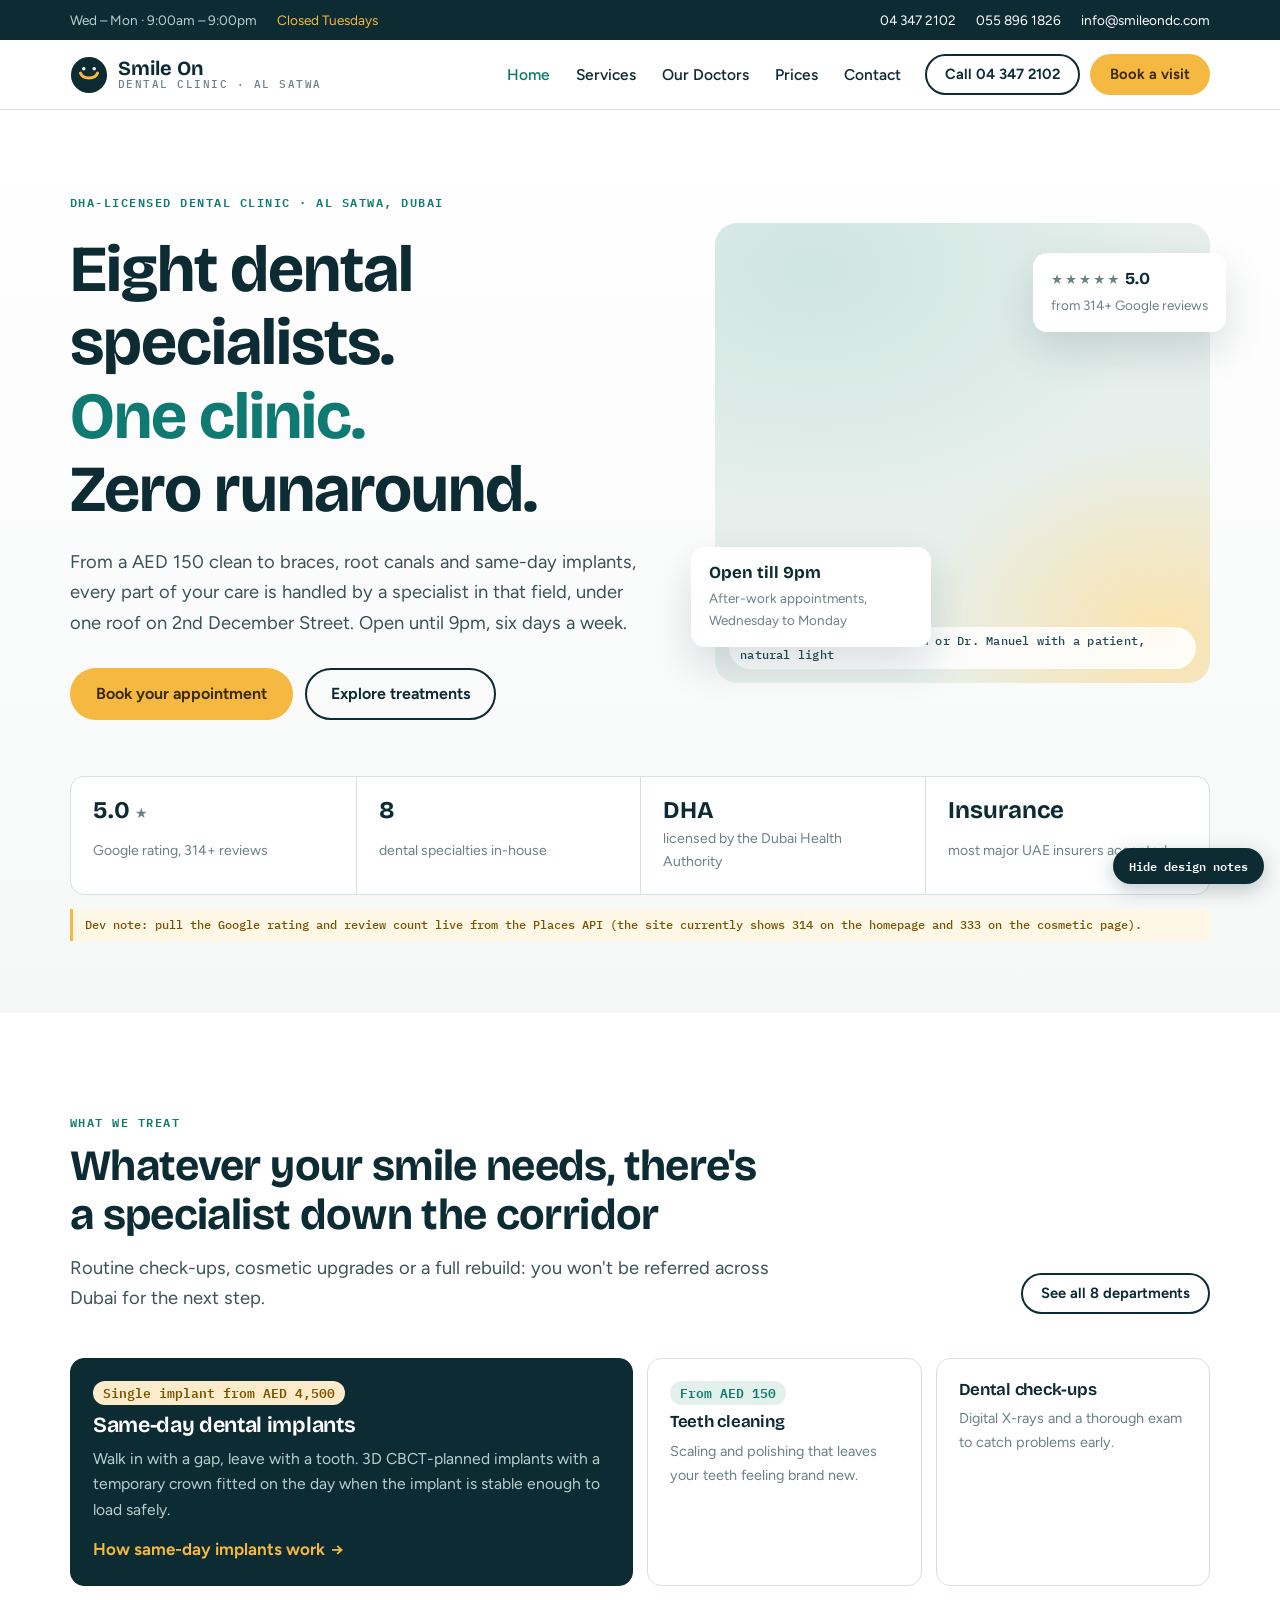
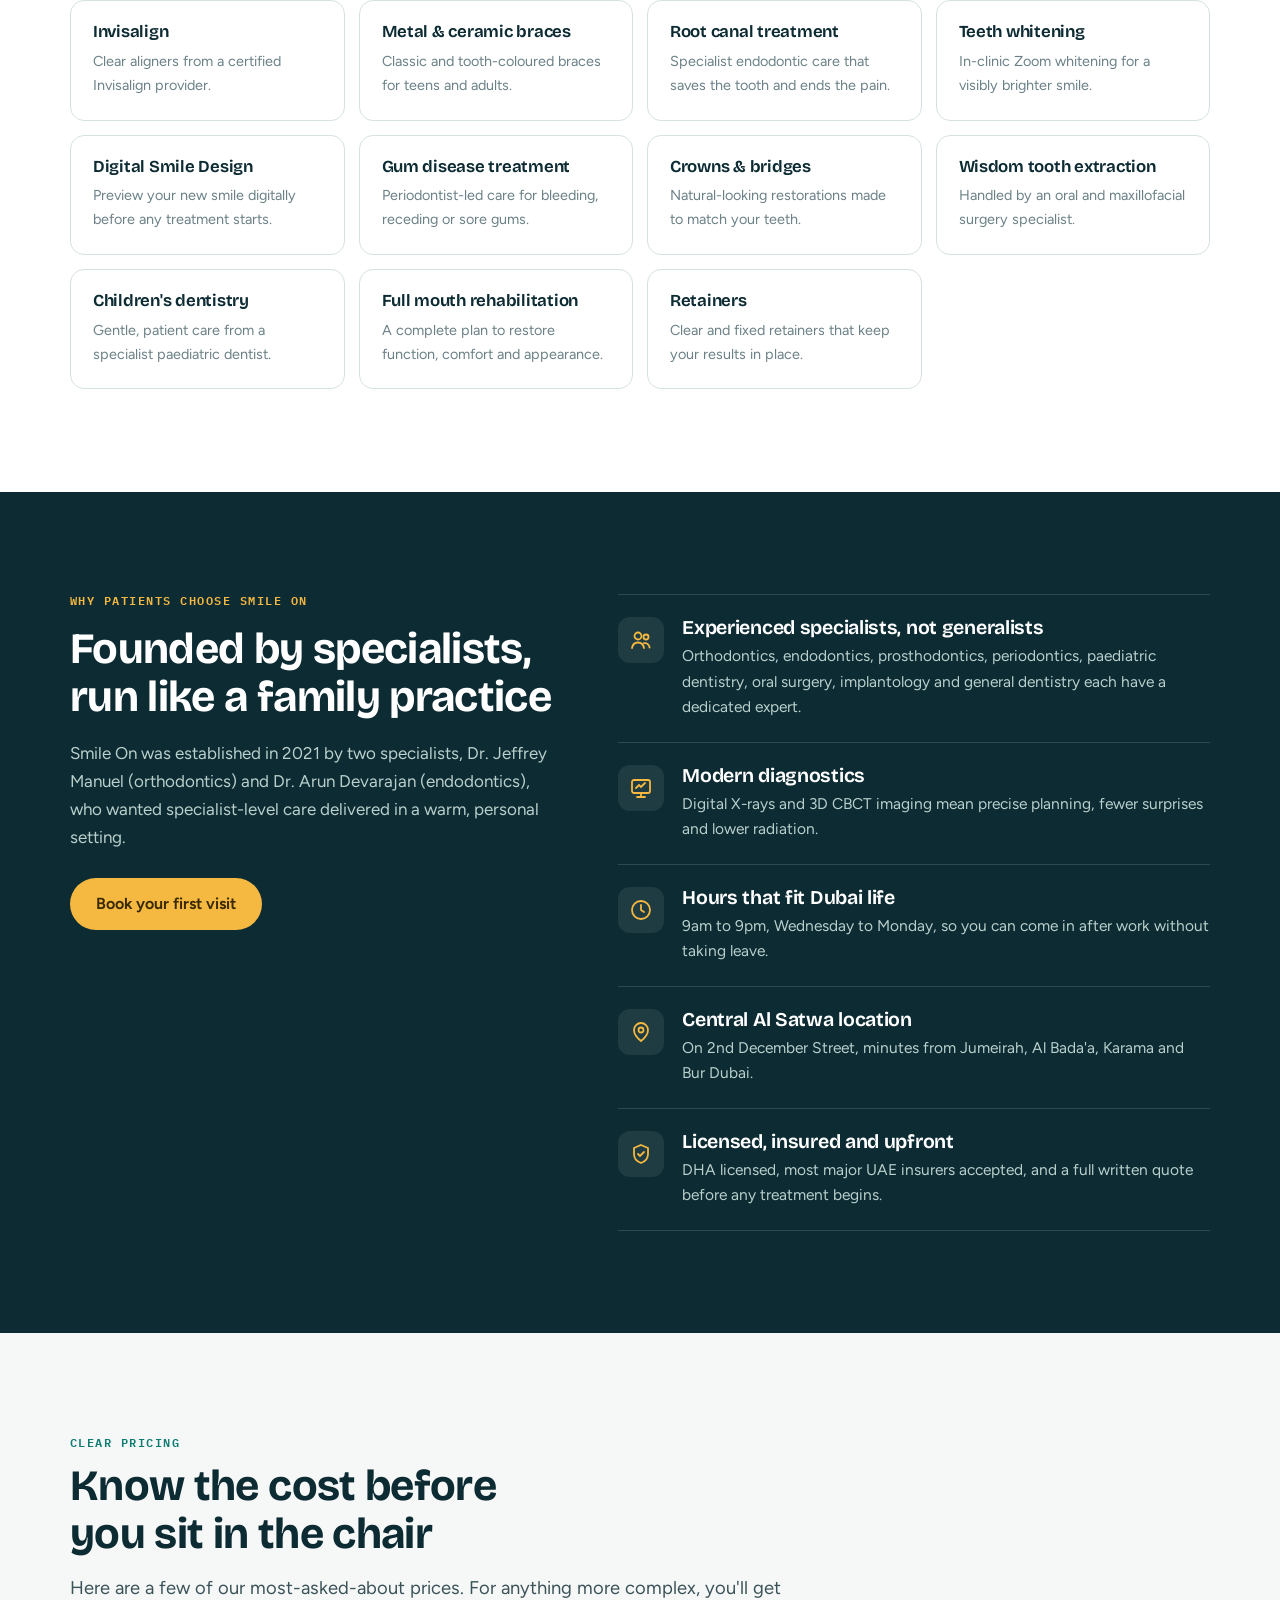
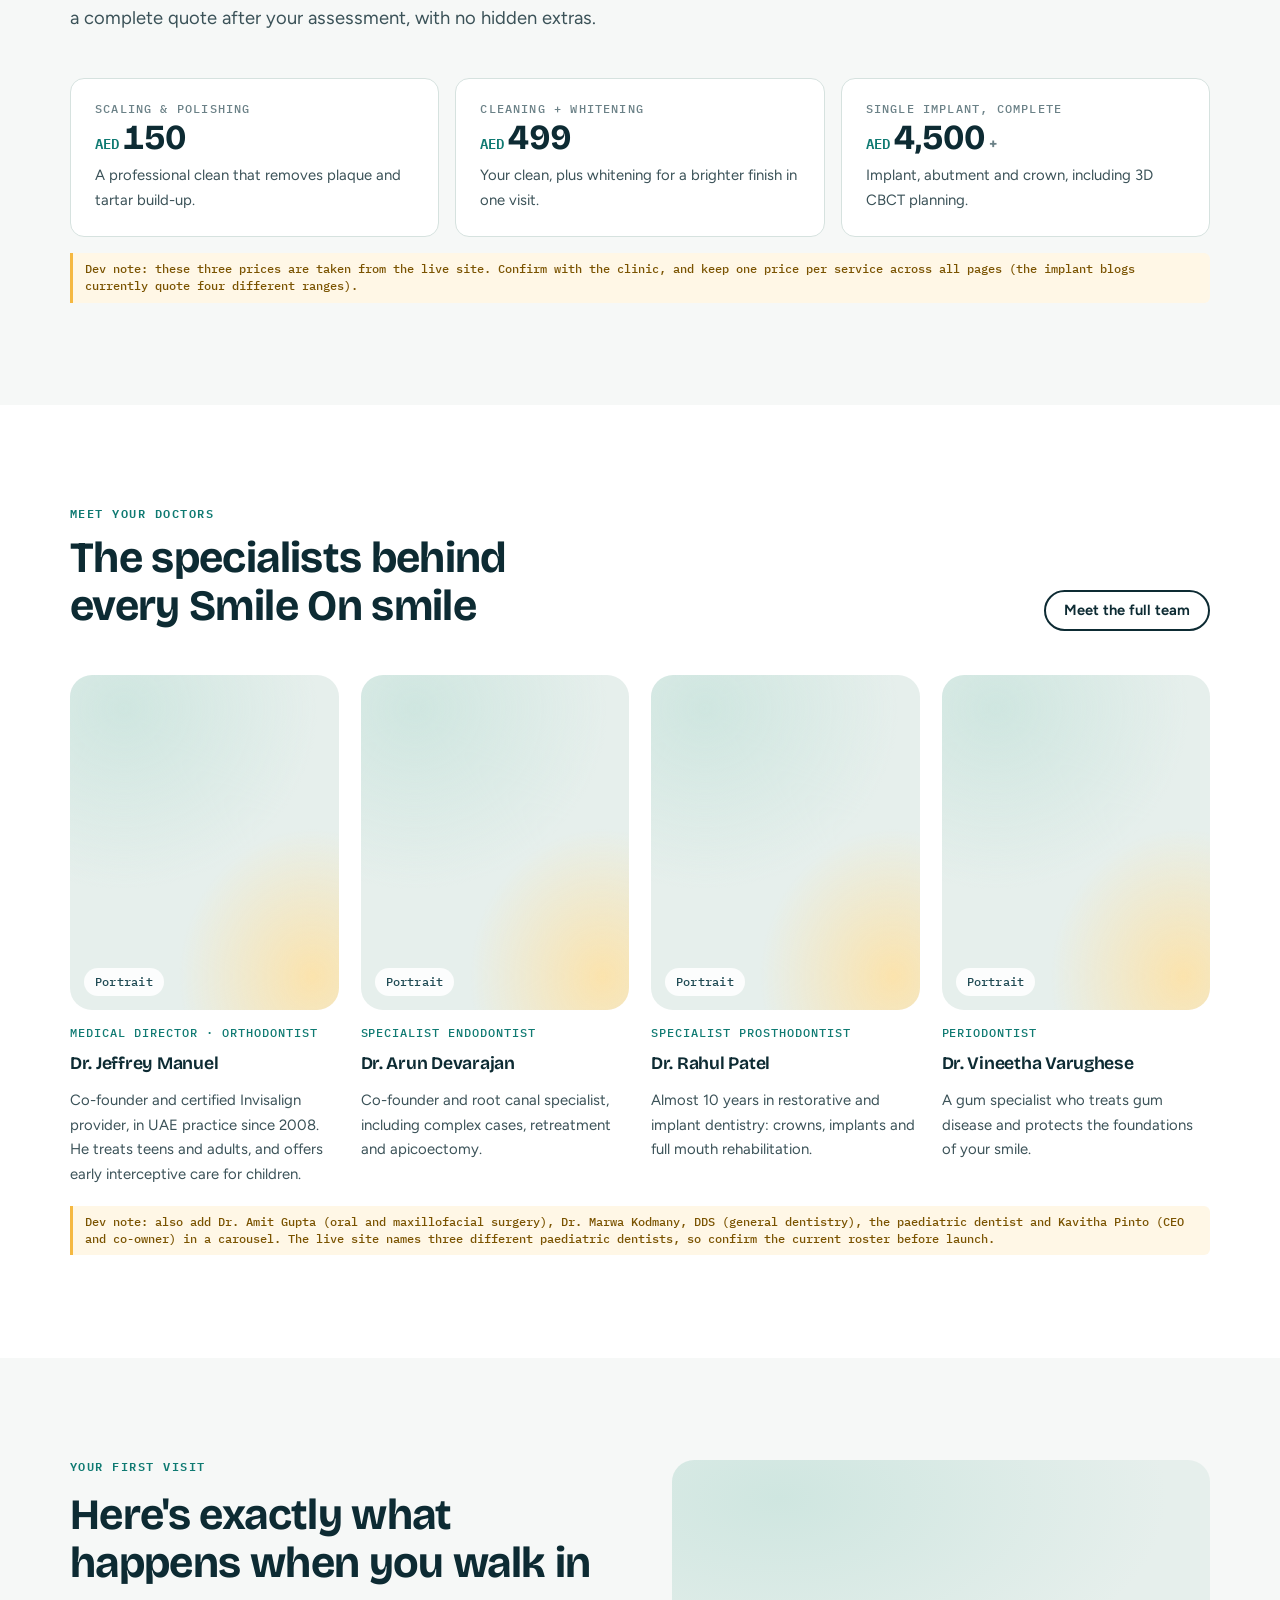
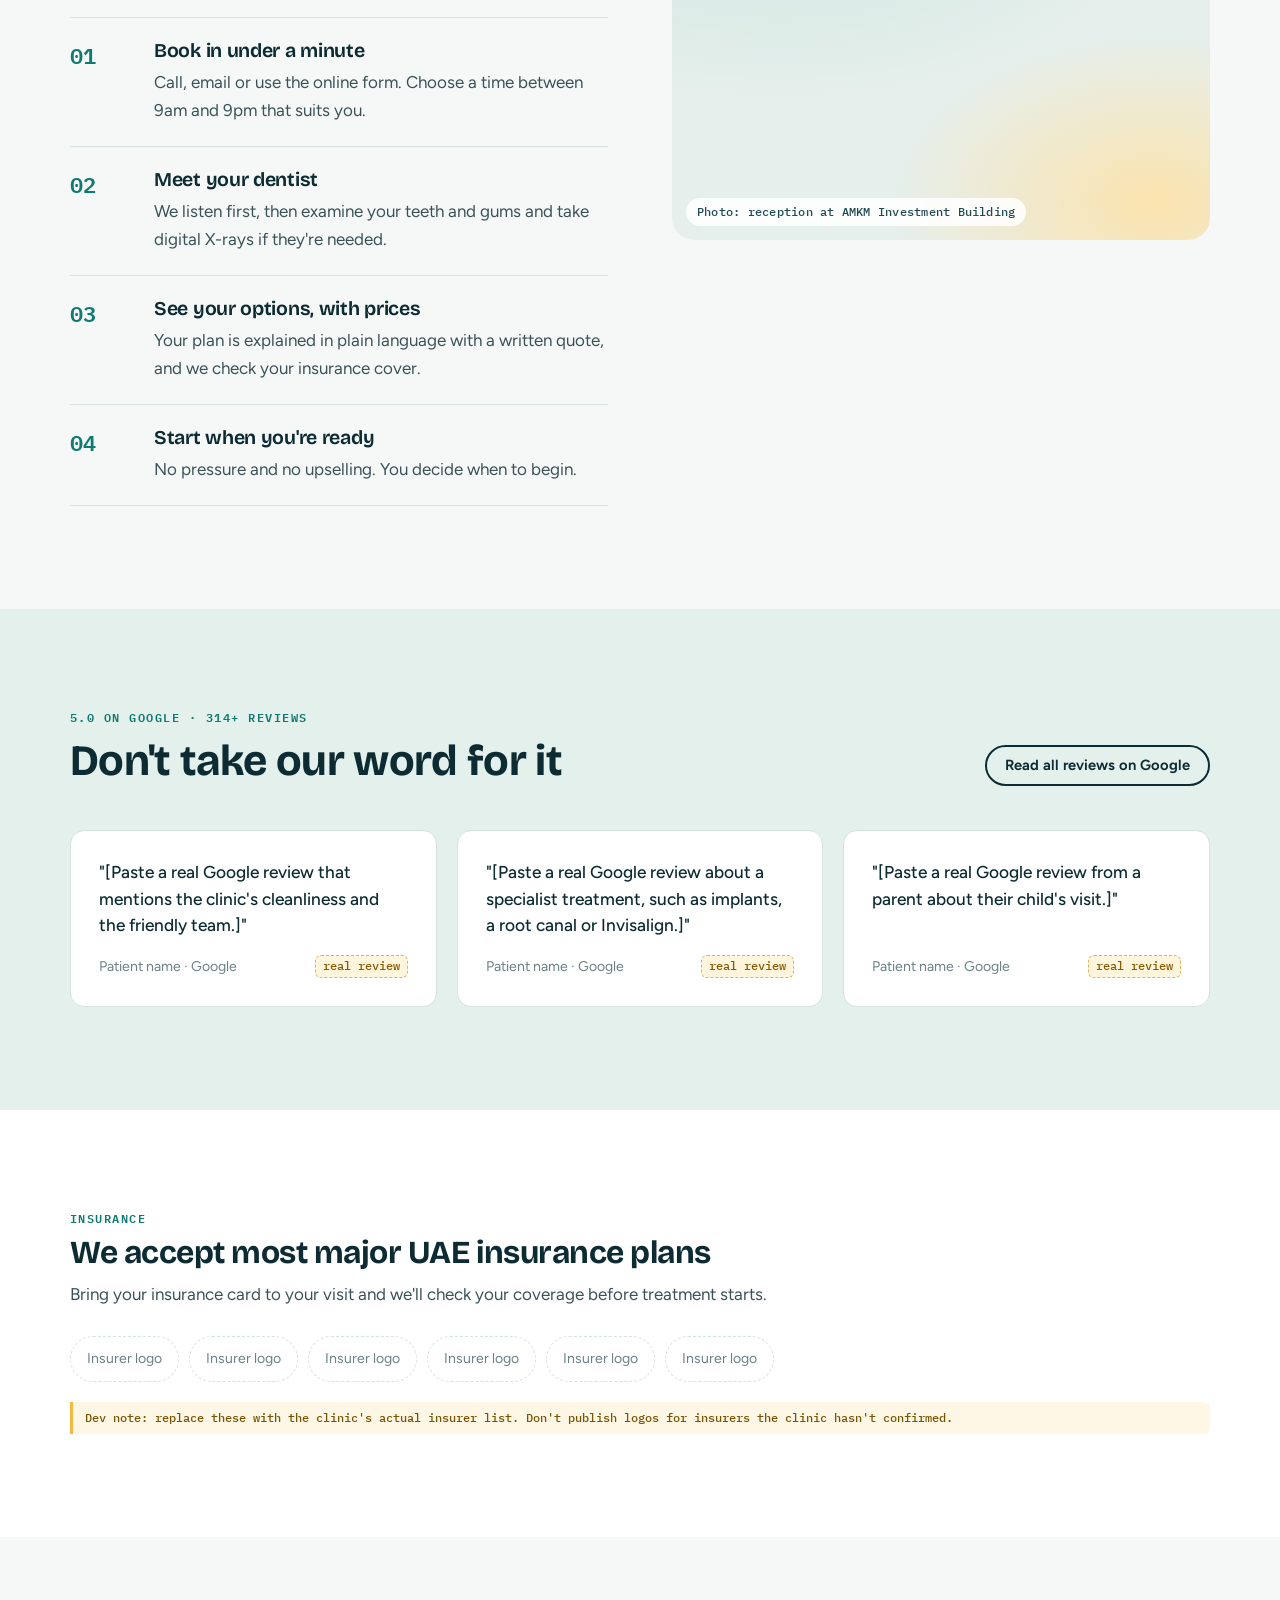
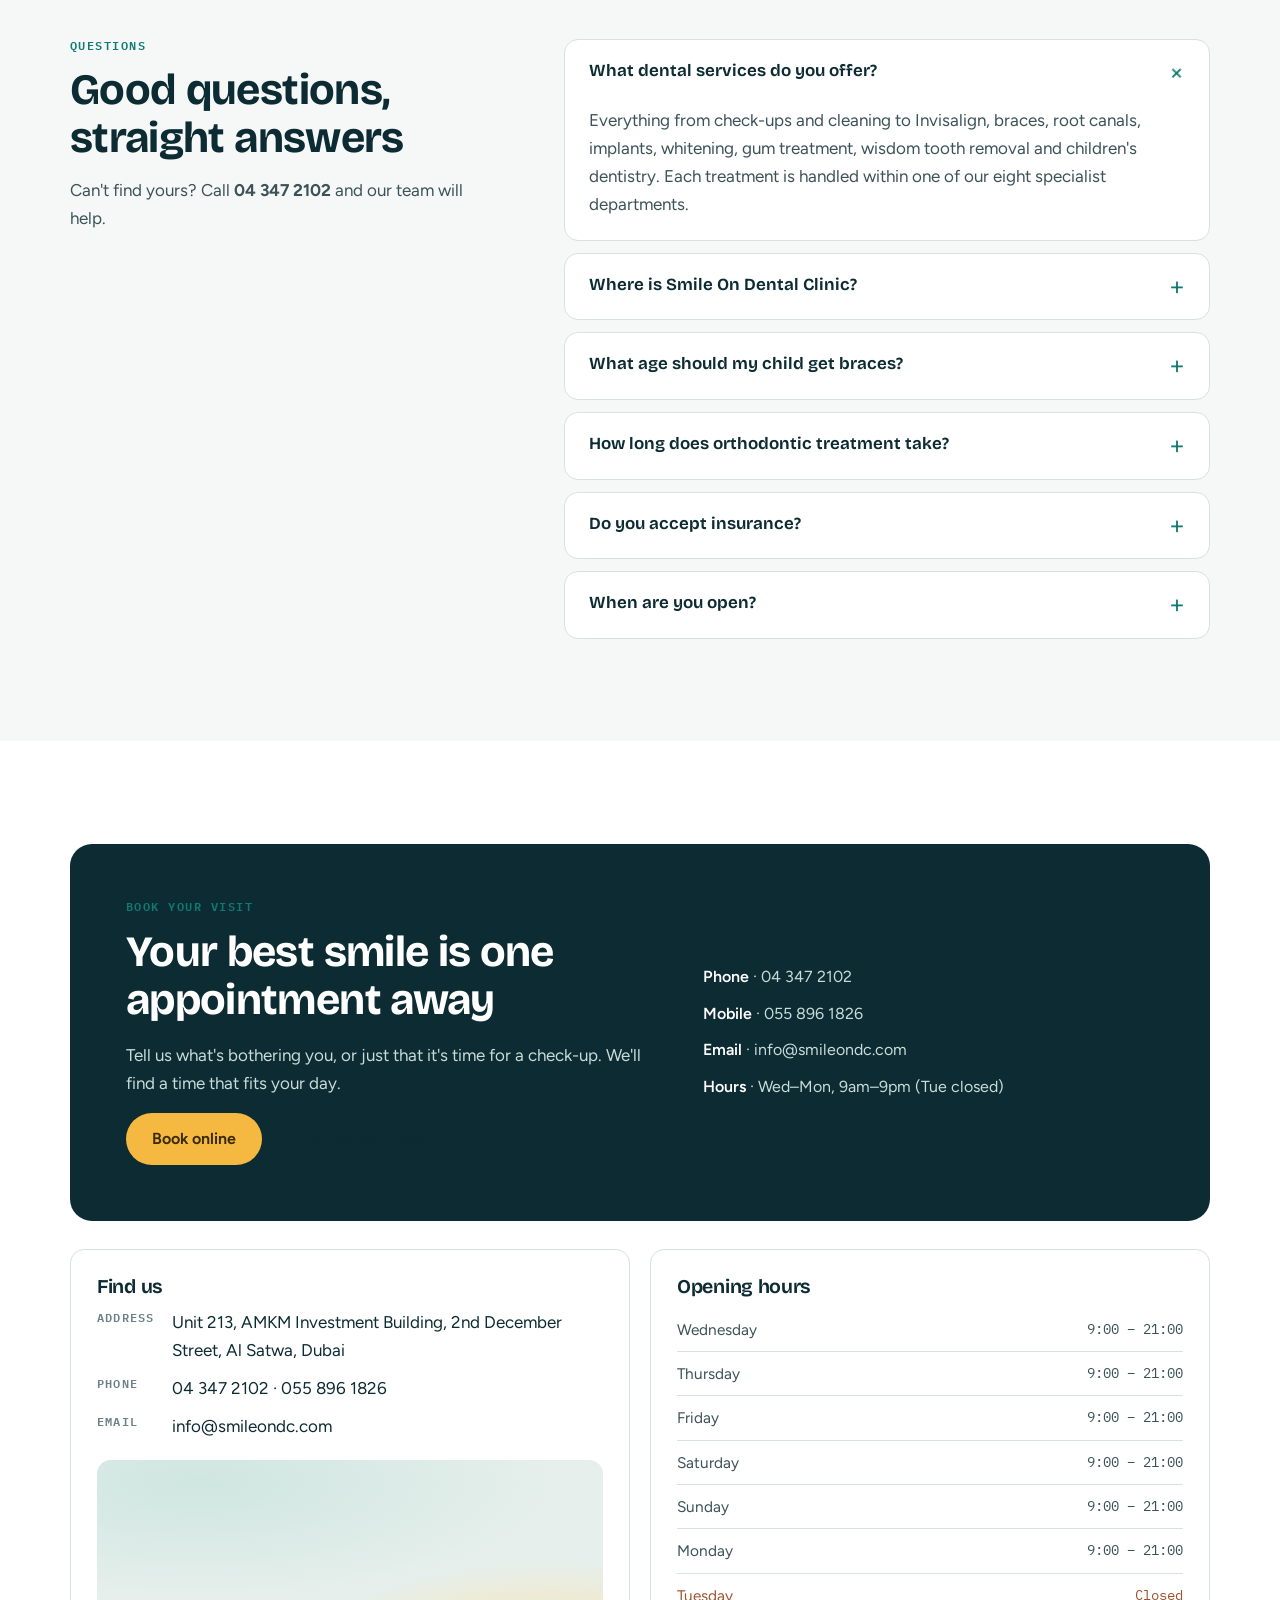
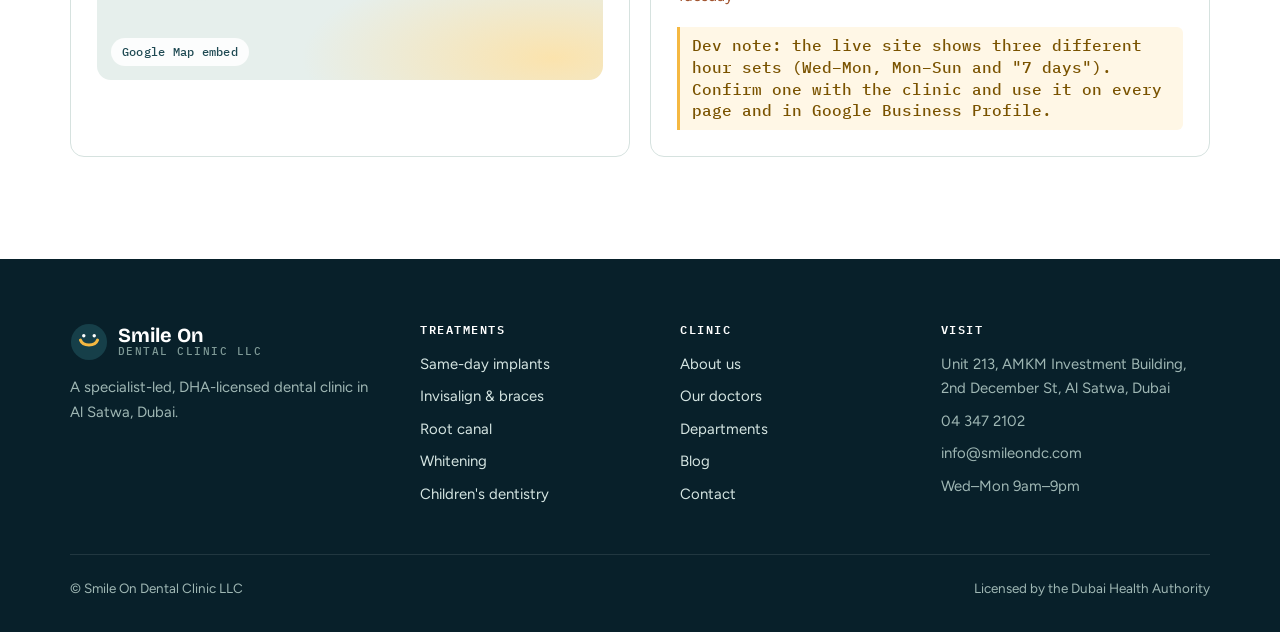
==== smileon-redesign/home.html @ 88987b3b "Add Smile On redesign: competitor brief, homepage, services hub and same-day implants page Co-Author" ====
<!doctype html>
<html lang="en">
<head>
<meta charset="utf-8">
<meta name="viewport" content="width=device-width, initial-scale=1, viewport-fit=cover">
<title>Smile On Homepage</title>
<meta name="description" content="Specialist-led dental clinic in Al Satwa, Dubai. Eight dental specialties under one roof, 5.0 on Google, DHA licensed. Open Wednesday to Monday, 9am to 9pm. Book your visit.">
<link rel="preconnect" href="https://fonts.googleapis.com">
<link rel="preconnect" href="https://fonts.gstatic.com" crossorigin>
<link rel="stylesheet" href="https://fonts.googleapis.com/css2?family=Bricolage+Grotesque:opsz,wght@12..96,500;12..96,650;12..96,700&family=Figtree:wght@400;500;600;650&family=IBM+Plex+Mono:wght@500;600&display=swap">
<link rel="stylesheet" href="site.css">
<style>
  .hero { padding-block: clamp(40px, 6vw, 80px) clamp(48px, 6vw, 72px); background:
    linear-gradient(180deg, var(--paper) 0%, var(--porcelain) 100%); }
  .hero-grid { display: grid; grid-template-columns: 1.08fr .92fr; gap: clamp(28px, 5vw, 64px); align-items: center; }
  .hero h1 em { font-style: normal; color: var(--teal); }
  .hero .lede { margin-top: 20px; }
  .hero .btn-row { margin-top: 30px; }
  .hero-visual { position: relative; }
  .hero-visual .photo { min-height: 460px; }
  .float-card {
    position: absolute; background: var(--paper); border-radius: var(--r-m); padding: 16px 18px;
    box-shadow: 0 18px 40px rgba(13,43,51,.14); display: grid; gap: 4px; max-width: 240px;
  }
  .float-card b { font: 700 1.05rem/1.2 var(--f-display); color: var(--ink); }
  .float-card span { font-size: .84rem; color: var(--muted); }
  .fc-1 { left: -24px; bottom: 36px; }
  .fc-2 { right: -16px; top: 30px; }
  .hero-trust { margin-top: clamp(36px, 5vw, 56px); }
  @media (max-width: 900px) {
    .hero-grid { grid-template-columns: 1fr; }
    .hero-visual .photo { min-height: 320px; }
    .fc-1 { left: 12px; } .fc-2 { right: 12px; }
  }

  .svc-grid { display: grid; grid-template-columns: repeat(4, minmax(0,1fr)); gap: 14px; }
  .svc { background: var(--paper); border: 1px solid var(--line); border-radius: var(--r-m); padding: 22px; display: grid; gap: 8px; text-decoration: none; color: inherit; transition: border-color .15s, transform .15s; align-content: start; }
  .svc:hover { border-color: var(--teal); transform: translateY(-2px); }
  .svc h3 { font-size: 1.05rem; }
  .svc p { font-size: .9rem; color: var(--muted); }
  .svc--feature { grid-column: span 2; background: var(--ink); border-color: var(--ink); }
  .svc--feature h3 { color: #fff; font-size: 1.35rem; }
  .svc--feature p { color: #b9cfcc; font-size: .98rem; }
  @media (max-width: 980px) { .svc-grid { grid-template-columns: repeat(2, minmax(0,1fr)); } }
  @media (max-width: 520px) { .svc-grid { grid-template-columns: 1fr; } .svc--feature { grid-column: auto; } }

  .why { display: grid; grid-template-columns: .9fr 1.1fr; gap: clamp(28px, 5vw, 72px); align-items: start; }
  .why-list { display: grid; gap: 0; }
  .why-item { display: grid; grid-template-columns: 46px 1fr; gap: 18px; padding-block: 22px; border-top: 1px solid rgba(255,255,255,.14); }
  .why-item:last-child { border-bottom: 1px solid rgba(255,255,255,.14); }
  .why-item .ico { background: rgba(255,255,255,.08); color: var(--sun); }
  .why-item p { color: #b9cfcc; font-size: .97rem; margin-top: 4px; }
  @media (max-width: 900px) { .why { grid-template-columns: 1fr; } }

  .price-board { display: grid; grid-template-columns: repeat(3, minmax(0,1fr)); gap: 16px; }
  .pb { background: var(--paper); border: 1px solid var(--line); border-radius: var(--r-m); padding: 24px; display: grid; gap: 6px; align-content: start; }
  .pb .from { font: 500 .74rem/1 var(--f-mono); color: var(--muted); letter-spacing: .1em; text-transform: uppercase; }
  .pb .amt { font: 700 2.2rem/1.05 var(--f-display); color: var(--ink); font-variant-numeric: tabular-nums; }
  .pb .amt small { font: 600 .9rem/1 var(--f-mono); color: var(--teal); margin-right: 4px; }
  .pb p { font-size: .93rem; }
  @media (max-width: 860px) { .price-board { grid-template-columns: 1fr; } }

  .team-grid { display: grid; grid-template-columns: repeat(4, minmax(0,1fr)); gap: 22px; }
  @media (max-width: 980px) { .team-grid { grid-template-columns: repeat(2, minmax(0,1fr)); } }
  @media (max-width: 460px) { .team-grid { grid-template-columns: 1fr; } }

  .visit { display: grid; grid-template-columns: 1fr 1fr; gap: clamp(28px, 5vw, 64px); align-items: start; }
  .visit .photo { min-height: 380px; }
  @media (max-width: 900px) { .visit { grid-template-columns: 1fr; } }

  .ins-row { display: flex; flex-wrap: wrap; gap: 10px; margin-top: 18px; }
  .ins-row span { padding: 10px 16px; border: 1px dashed var(--line); border-radius: 999px; font-size: .88rem; color: var(--muted); background: var(--paper); }

  .find { display: grid; grid-template-columns: 1fr 1fr; gap: 20px; }
  .find .card dl { margin: 0; display: grid; grid-template-columns: auto 1fr; gap: 10px 18px; }
  .find dt { font: 600 .74rem/1.6 var(--f-mono); letter-spacing: .1em; text-transform: uppercase; color: var(--muted); }
  .find dd { margin: 0; color: var(--ink); }
  .hours { width: 100%; border-collapse: collapse; min-width: 0; }
  .hours td { padding: 9px 0; border-bottom: 1px solid var(--line); font-size: .96rem; }
  .hours td:last-child { text-align: right; font-family: var(--f-mono); font-size: .9rem; }
  .hours tr.off td { color: #a0522d; }
  .map { min-height: 220px; border-radius: var(--r-m); }
  @media (max-width: 860px) { .find { grid-template-columns: 1fr; } }
</style>
</head>
<body>

<div class="utility">
  <div class="wrap">
    <div class="u-group">
      <span>Wed – Mon · 9:00am – 9:00pm</span>
      <span class="closed">Closed Tuesdays</span>
    </div>
    <div class="u-group">
      <a href="tel:+97143472102">04 347 2102</a>
      <a href="tel:+971558961826">055 896 1826</a>
      <a href="mailto:info@smileondc.com">info@smileondc.com</a>
    </div>
  </div>
</div>

<header class="site-header">
  <div class="wrap">
    <a class="logo" href="home.html" aria-label="Smile On Dental Clinic home">
      <svg class="logo-mark" viewBox="0 0 40 40" aria-hidden="true"><circle cx="20" cy="20" r="19" fill="#0d2b33"/><path d="M11 18c2.5 7 15.5 7 18 0" fill="none" stroke="#f5b841" stroke-width="3.2" stroke-linecap="round"/><circle cx="14.5" cy="13.5" r="1.8" fill="#fff"/><circle cx="25.5" cy="13.5" r="1.8" fill="#fff"/></svg>
      <span>Smile On<small>Dental Clinic · Al Satwa</small></span>
    </a>
    <nav class="nav" aria-label="Main">
      <a href="home.html" aria-current="page">Home</a>
      <a href="services.html">Services</a>
      <a href="#team">Our Doctors</a>
      <a href="#prices">Prices</a>
      <a href="#visit">Contact</a>
    </nav>
    <div class="header-cta">
      <a class="btn btn--ghost btn--small" href="tel:+97143472102">Call 04 347 2102</a>
      <a class="btn btn--book btn--small" href="#book">Book a visit</a>
    </div>
  </div>
</header>

<main>

<!-- HERO -->
<section class="hero">
  <div class="wrap">
    <div class="hero-grid">
      <div>
        <span class="eyebrow">DHA-licensed dental clinic · Al Satwa, Dubai</span>
        <h1 style="margin-top:18px">Eight dental specialists. <em>One clinic.</em> Zero runaround.</h1>
        <p class="lede">From a AED 150 clean to braces, root canals and same-day implants, every part of your care is handled by a specialist in that field, under one roof on 2nd December Street. Open until 9pm, six days a week.</p>
        <div class="btn-row">
          <a class="btn btn--book" href="#book">Book your appointment</a>
          <a class="btn btn--ghost" href="services.html">Explore treatments</a>
        </div>
      </div>
      <div class="hero-visual">
        <div class="photo"><span class="photo-note">Photo: real treatment room or Dr. Manuel with a patient, natural light</span></div>
        <div class="float-card fc-2">
          <b><span class="stars" aria-hidden="true">★★★★★</span> 5.0</b>
          <span>from 314+ Google reviews</span>
        </div>
        <div class="float-card fc-1">
          <b>Open till 9pm</b>
          <span>After-work appointments, Wednesday to Monday</span>
        </div>
      </div>
    </div>

    <div class="trust hero-trust" role="list">
      <div role="listitem"><b>5.0 <span class="stars" aria-hidden="true">★</span></b><span>Google rating, 314+ reviews</span></div>
      <div role="listitem"><b>8</b><span>dental specialties in-house</span></div>
      <div role="listitem"><b>DHA</b><span>licensed by the Dubai Health Authority</span></div>
      <div role="listitem"><b>Insurance</b><span>most major UAE insurers accepted</span></div>
    </div>
    <p class="dev-note" style="margin-top:14px">Dev note: pull the Google rating and review count live from the Places API (the site currently shows 314 on the homepage and 333 on the cosmetic page).</p>
  </div>
</section>

<!-- SERVICES -->
<section class="band band--paper" id="services">
  <div class="wrap">
    <div class="section-head section-head--split">
      <div style="display:grid;gap:14px;max-width:700px">
        <span class="eyebrow">What we treat</span>
        <h2>Whatever your smile needs, there's a specialist down the corridor</h2>
        <p class="lede">Routine check-ups, cosmetic upgrades or a full rebuild: you won't be referred across Dubai for the next step.</p>
      </div>
      <a class="btn btn--ghost btn--small" href="services.html">See all 8 departments</a>
    </div>

    <div class="svc-grid">
      <a class="svc svc--feature" href="same-day-dental-implants.html">
        <span class="price price--sun">Single implant from AED 4,500</span>
        <h3>Same-day dental implants</h3>
        <p>Walk in with a gap, leave with a tooth. 3D CBCT-planned implants with a temporary crown fitted on the day when the implant is stable enough to load safely.</p>
        <span class="more" style="color:var(--sun)">How same-day implants work</span>
      </a>
      <a class="svc" href="services.html#general">
        <span class="price">From AED 150</span>
        <h3>Teeth cleaning</h3>
        <p>Scaling and polishing that leaves your teeth feeling brand new.</p>
      </a>
      <a class="svc" href="services.html#general">
        <h3>Dental check-ups</h3>
        <p>Digital X-rays and a thorough exam to catch problems early.</p>
      </a>
      <a class="svc" href="services.html#orthodontics">
        <h3>Invisalign</h3>
        <p>Clear aligners from a certified Invisalign provider.</p>
      </a>
      <a class="svc" href="services.html#orthodontics">
        <h3>Metal &amp; ceramic braces</h3>
        <p>Classic and tooth-coloured braces for teens and adults.</p>
      </a>
      <a class="svc" href="services.html#endodontics">
        <h3>Root canal treatment</h3>
        <p>Specialist endodontic care that saves the tooth and ends the pain.</p>
      </a>
      <a class="svc" href="services.html#cosmetic">
        <h3>Teeth whitening</h3>
        <p>In-clinic Zoom whitening for a visibly brighter smile.</p>
      </a>
      <a class="svc" href="services.html#cosmetic">
        <h3>Digital Smile Design</h3>
        <p>Preview your new smile digitally before any treatment starts.</p>
      </a>
      <a class="svc" href="services.html#periodontics">
        <h3>Gum disease treatment</h3>
        <p>Periodontist-led care for bleeding, receding or sore gums.</p>
      </a>
      <a class="svc" href="services.html#prosthodontics">
        <h3>Crowns &amp; bridges</h3>
        <p>Natural-looking restorations made to match your teeth.</p>
      </a>
      <a class="svc" href="services.html#surgery">
        <h3>Wisdom tooth extraction</h3>
        <p>Handled by an oral and maxillofacial surgery specialist.</p>
      </a>
      <a class="svc" href="services.html#pediatric">
        <h3>Children's dentistry</h3>
        <p>Gentle, patient care from a specialist paediatric dentist.</p>
      </a>
      <a class="svc" href="services.html#prosthodontics">
        <h3>Full mouth rehabilitation</h3>
        <p>A complete plan to restore function, comfort and appearance.</p>
      </a>
      <a class="svc" href="services.html#orthodontics">
        <h3>Retainers</h3>
        <p>Clear and fixed retainers that keep your results in place.</p>
      </a>
    </div>
  </div>
</section>

<!-- WHY CHOOSE US -->
<section class="band band--ink" id="why">
  <div class="wrap why">
    <div style="display:grid;gap:18px;position:sticky;top:110px">
      <span class="eyebrow">Why patients choose Smile On</span>
      <h2>Founded by specialists, run like a family practice</h2>
      <p style="color:#b9cfcc;max-width:46ch">Smile On was established in 2021 by two specialists, Dr. Jeffrey Manuel (orthodontics) and Dr. Arun Devarajan (endodontics), who wanted specialist-level care delivered in a warm, personal setting.</p>
      <div class="btn-row" style="margin-top:8px"><a class="btn btn--book" href="#book">Book your first visit</a></div>
    </div>
    <div class="why-list">
      <div class="why-item">
        <span class="ico"><svg viewBox="0 0 24 24" fill="none" stroke="currentColor" stroke-width="1.8" stroke-linecap="round"><circle cx="9" cy="8" r="3.5"/><circle cx="17" cy="9" r="2.5"/><path d="M3 20c.6-3.4 3-5.5 6-5.5s5.4 2.1 6 5.5M15 15.2c2.6-.4 5 1.3 5.6 4.3"/></svg></span>
        <div><h3>Experienced specialists, not generalists</h3><p>Orthodontics, endodontics, prosthodontics, periodontics, paediatric dentistry, oral surgery, implantology and general dentistry each have a dedicated expert.</p></div>
      </div>
      <div class="why-item">
        <span class="ico"><svg viewBox="0 0 24 24" fill="none" stroke="currentColor" stroke-width="1.8" stroke-linecap="round"><rect x="3" y="4" width="18" height="13" rx="2"/><path d="M8 21h8M12 17v4M7 12l3-3 2 2 4-4"/></svg></span>
        <div><h3>Modern diagnostics</h3><p>Digital X-rays and 3D CBCT imaging mean precise planning, fewer surprises and lower radiation.</p></div>
      </div>
      <div class="why-item">
        <span class="ico"><svg viewBox="0 0 24 24" fill="none" stroke="currentColor" stroke-width="1.8" stroke-linecap="round"><circle cx="12" cy="12" r="9"/><path d="M12 7v5l3 2"/></svg></span>
        <div><h3>Hours that fit Dubai life</h3><p>9am to 9pm, Wednesday to Monday, so you can come in after work without taking leave.</p></div>
      </div>
      <div class="why-item">
        <span class="ico"><svg viewBox="0 0 24 24" fill="none" stroke="currentColor" stroke-width="1.8" stroke-linecap="round"><path d="M12 21s-7-5.6-7-11a7 7 0 0 1 14 0c0 5.4-7 11-7 11z"/><circle cx="12" cy="10" r="2.5"/></svg></span>
        <div><h3>Central Al Satwa location</h3><p>On 2nd December Street, minutes from Jumeirah, Al Bada'a, Karama and Bur Dubai.</p></div>
      </div>
      <div class="why-item">
        <span class="ico"><svg viewBox="0 0 24 24" fill="none" stroke="currentColor" stroke-width="1.8" stroke-linecap="round"><path d="M12 3l7 3v6c0 4.5-3 7.6-7 9-4-1.4-7-4.5-7-9V6l7-3z"/><path d="M9 12l2 2 4-4"/></svg></span>
        <div><h3>Licensed, insured and upfront</h3><p>DHA licensed, most major UAE insurers accepted, and a full written quote before any treatment begins.</p></div>
      </div>
    </div>
  </div>
</section>

<!-- PRICES -->
<section class="band" id="prices">
  <div class="wrap">
    <div class="section-head">
      <span class="eyebrow">Clear pricing</span>
      <h2>Know the cost before you sit in the chair</h2>
      <p class="lede">Here are a few of our most-asked-about prices. For anything more complex, you'll get a complete quote after your assessment, with no hidden extras.</p>
    </div>
    <div class="price-board">
      <div class="pb">
        <span class="from">Scaling &amp; polishing</span>
        <span class="amt"><small>AED</small>150</span>
        <p>A professional clean that removes plaque and tartar build-up.</p>
      </div>
      <div class="pb">
        <span class="from">Cleaning + whitening</span>
        <span class="amt"><small>AED</small>499</span>
        <p>Your clean, plus whitening for a brighter finish in one visit.</p>
      </div>
      <div class="pb">
        <span class="from">Single implant, complete</span>
        <span class="amt"><small>AED</small>4,500<span style="font-size:1rem;color:var(--muted)"> +</span></span>
        <p>Implant, abutment and crown, including 3D CBCT planning.</p>
      </div>
    </div>
    <p class="dev-note" style="margin-top:16px">Dev note: these three prices are taken from the live site. Confirm with the clinic, and keep one price per service across all pages (the implant blogs currently quote four different ranges).</p>
  </div>
</section>

<!-- TEAM -->
<section class="band band--paper" id="team">
  <div class="wrap">
    <div class="section-head section-head--split">
      <div style="display:grid;gap:14px;max-width:700px">
        <span class="eyebrow">Meet your doctors</span>
        <h2>The specialists behind every Smile On smile</h2>
      </div>
      <a class="btn btn--ghost btn--small" href="#">Meet the full team</a>
    </div>
    <div class="team-grid">
      <article class="doc">
        <div class="photo portrait"><span class="photo-note">Portrait</span></div>
        <span class="role">Medical Director · Orthodontist</span>
        <h3>Dr. Jeffrey Manuel</h3>
        <p>Co-founder and certified Invisalign provider, in UAE practice since 2008. He treats teens and adults, and offers early interceptive care for children.</p>
      </article>
      <article class="doc">
        <div class="photo portrait"><span class="photo-note">Portrait</span></div>
        <span class="role">Specialist Endodontist</span>
        <h3>Dr. Arun Devarajan</h3>
        <p>Co-founder and root canal specialist, including complex cases, retreatment and apicoectomy.</p>
      </article>
      <article class="doc">
        <div class="photo portrait"><span class="photo-note">Portrait</span></div>
        <span class="role">Specialist Prosthodontist</span>
        <h3>Dr. Rahul Patel</h3>
        <p>Almost 10 years in restorative and implant dentistry: crowns, implants and full mouth rehabilitation.</p>
      </article>
      <article class="doc">
        <div class="photo portrait"><span class="photo-note">Portrait</span></div>
        <span class="role">Periodontist</span>
        <h3>Dr. Vineetha Varughese</h3>
        <p>A gum specialist who treats gum disease and protects the foundations of your smile.</p>
      </article>
    </div>
    <p class="dev-note" style="margin-top:20px">Dev note: also add Dr. Amit Gupta (oral and maxillofacial surgery), Dr. Marwa Kodmany, DDS (general dentistry), the paediatric dentist and Kavitha Pinto (CEO and co-owner) in a carousel. The live site names three different paediatric dentists, so confirm the current roster before launch.</p>
  </div>
</section>

<!-- FIRST VISIT -->
<section class="band" id="first-visit">
  <div class="wrap visit">
    <div style="display:grid;gap:18px">
      <span class="eyebrow">Your first visit</span>
      <h2>Here's exactly what happens when you walk in</h2>
      <ol class="steps" style="margin-top:12px">
        <li><div><h3>Book in under a minute</h3><p>Call, email or use the online form. Choose a time between 9am and 9pm that suits you.</p></div></li>
        <li><div><h3>Meet your dentist</h3><p>We listen first, then examine your teeth and gums and take digital X-rays if they're needed.</p></div></li>
        <li><div><h3>See your options, with prices</h3><p>Your plan is explained in plain language with a written quote, and we check your insurance cover.</p></div></li>
        <li><div><h3>Start when you're ready</h3><p>No pressure and no upselling. You decide when to begin.</p></div></li>
      </ol>
    </div>
    <div class="photo"><span class="photo-note">Photo: reception at AMKM Investment Building</span></div>
  </div>
</section>

<!-- TESTIMONIALS -->
<section class="band band--mint" id="reviews">
  <div class="wrap">
    <div class="section-head section-head--split">
      <div style="display:grid;gap:14px;max-width:700px">
        <span class="eyebrow">5.0 on Google · 314+ reviews</span>
        <h2>Don't take our word for it</h2>
      </div>
      <a class="btn btn--ghost btn--small" href="#">Read all reviews on Google</a>
    </div>
    <div class="grid-3">
      <figure class="quote" style="margin:0">
        <blockquote>"[Paste a real Google review that mentions the clinic's cleanliness and the friendly team.]"</blockquote>
        <footer><span>Patient name · Google</span><span class="placeholder-flag">real review</span></footer>
      </figure>
      <figure class="quote" style="margin:0">
        <blockquote>"[Paste a real Google review about a specialist treatment, such as implants, a root canal or Invisalign.]"</blockquote>
        <footer><span>Patient name · Google</span><span class="placeholder-flag">real review</span></footer>
      </figure>
      <figure class="quote" style="margin:0">
        <blockquote>"[Paste a real Google review from a parent about their child's visit.]"</blockquote>
        <footer><span>Patient name · Google</span><span class="placeholder-flag">real review</span></footer>
      </figure>
    </div>
  </div>
</section>

<!-- INSURANCE -->
<section class="band band--paper" id="insurance">
  <div class="wrap" style="display:grid;gap:10px">
    <span class="eyebrow">Insurance</span>
    <h2 style="font-size:clamp(1.5rem,2.6vw,2rem)">We accept most major UAE insurance plans</h2>
    <p>Bring your insurance card to your visit and we'll check your coverage before treatment starts.</p>
    <div class="ins-row"><span>Insurer logo</span><span>Insurer logo</span><span>Insurer logo</span><span>Insurer logo</span><span>Insurer logo</span><span>Insurer logo</span></div>
    <p class="dev-note" style="margin-top:10px">Dev note: replace these with the clinic's actual insurer list. Don't publish logos for insurers the clinic hasn't confirmed.</p>
  </div>
</section>

<!-- FAQ -->
<section class="band" id="faq">
  <div class="wrap" style="display:grid;grid-template-columns:minmax(0,.8fr) minmax(0,1.2fr);gap:clamp(24px,5vw,64px)">
    <div style="display:grid;gap:14px;align-content:start">
      <span class="eyebrow">Questions</span>
      <h2>Good questions, straight answers</h2>
      <p>Can't find yours? Call <b>04 347 2102</b> and our team will help.</p>
    </div>
    <div class="faq">
      <details open><summary>What dental services do you offer?</summary><p>Everything from check-ups and cleaning to Invisalign, braces, root canals, implants, whitening, gum treatment, wisdom tooth removal and children's dentistry. Each treatment is handled within one of our eight specialist departments.</p></details>
      <details><summary>Where is Smile On Dental Clinic?</summary><p>Unit 213, AMKM Investment Building, 2nd December Street, Al Satwa, Dubai. We're close to Jumeirah, Al Bada'a and Karama.</p></details>
      <details><summary>What age should my child get braces?</summary><p>Early interceptive orthodontic treatment usually happens between about 9 and 14, while the jaw is still growing. Dr. Manuel will advise whether your child needs treatment now or later.</p></details>
      <details><summary>How long does orthodontic treatment take?</summary><p>It depends on the case and the appliance. After your assessment, your orthodontist will give you a personal timeline before you commit.</p></details>
      <details><summary>Do you accept insurance?</summary><p>Yes, we accept most major UAE insurers. We'll confirm your coverage before treatment.</p></details>
      <details><summary>When are you open?</summary><p>Wednesday to Monday, 9:00am to 9:00pm. We're closed on Tuesdays.</p></details>
    </div>
  </div>
  <style>@media (max-width:860px){#faq .wrap{grid-template-columns:1fr !important}}</style>
</section>

<!-- BOOK / VISIT -->
<section class="band band--paper" id="visit">
  <div class="wrap" style="display:grid;gap:28px">
    <div class="book-band" id="book">
      <div style="display:grid;gap:16px">
        <span class="eyebrow">Book your visit</span>
        <h2>Your best smile is one appointment away</h2>
        <p>Tell us what's bothering you, or just that it's time for a check-up. We'll find a time that fits your day.</p>
        <div class="btn-row"><a class="btn btn--book" href="#">Book online</a><a class="btn btn--ghost" href="tel:+97143472102">Call 04 347 2102</a></div>
      </div>
      <div class="contact-lines">
        <div><b>Phone</b> · 04 347 2102</div>
        <div><b>Mobile</b> · 055 896 1826</div>
        <div><b>Email</b> · info@smileondc.com</div>
        <div><b>Hours</b> · Wed–Mon, 9am–9pm (Tue closed)</div>
      </div>
    </div>

    <div class="find">
      <div class="card">
        <h3>Find us</h3>
        <dl>
          <dt>Address</dt><dd>Unit 213, AMKM Investment Building, 2nd December Street, Al Satwa, Dubai</dd>
          <dt>Phone</dt><dd>04 347 2102 · 055 896 1826</dd>
          <dt>Email</dt><dd>info@smileondc.com</dd>
        </dl>
        <div class="photo map" style="margin-top:10px"><span class="photo-note">Google Map embed</span></div>
      </div>
      <div class="card">
        <h3>Opening hours</h3>
        <table class="hours" aria-label="Opening hours">
          <tr><td>Wednesday</td><td>9:00 – 21:00</td></tr>
          <tr><td>Thursday</td><td>9:00 – 21:00</td></tr>
          <tr><td>Friday</td><td>9:00 – 21:00</td></tr>
          <tr><td>Saturday</td><td>9:00 – 21:00</td></tr>
          <tr><td>Sunday</td><td>9:00 – 21:00</td></tr>
          <tr><td>Monday</td><td>9:00 – 21:00</td></tr>
          <tr class="off"><td>Tuesday</td><td>Closed</td></tr>
        </table>
        <p class="dev-note">Dev note: the live site shows three different hour sets (Wed–Mon, Mon–Sun and "7 days"). Confirm one with the clinic and use it on every page and in Google Business Profile.</p>
      </div>
    </div>
  </div>
</section>

</main>

<footer class="site-footer">
  <div class="wrap">
    <div class="foot-grid">
      <div style="display:grid;gap:14px;align-content:start">
        <a class="logo" href="home.html" style="color:#fff"><svg class="logo-mark" viewBox="0 0 40 40" aria-hidden="true"><circle cx="20" cy="20" r="19" fill="#163f49"/><path d="M11 18c2.5 7 15.5 7 18 0" fill="none" stroke="#f5b841" stroke-width="3.2" stroke-linecap="round"/><circle cx="14.5" cy="13.5" r="1.8" fill="#fff"/><circle cx="25.5" cy="13.5" r="1.8" fill="#fff"/></svg><span>Smile On<small style="color:#7f9a97">Dental Clinic LLC</small></span></a>
        <p>A specialist-led, DHA-licensed dental clinic in Al Satwa, Dubai.</p>
      </div>
      <div><h4>Treatments</h4><ul><li><a href="same-day-dental-implants.html">Same-day implants</a></li><li><a href="services.html#orthodontics">Invisalign &amp; braces</a></li><li><a href="services.html#endodontics">Root canal</a></li><li><a href="services.html#cosmetic">Whitening</a></li><li><a href="services.html#pediatric">Children's dentistry</a></li></ul></div>
      <div><h4>Clinic</h4><ul><li><a href="#">About us</a></li><li><a href="#team">Our doctors</a></li><li><a href="services.html">Departments</a></li><li><a href="#">Blog</a></li><li><a href="#visit">Contact</a></li></ul></div>
      <div><h4>Visit</h4><ul><li>Unit 213, AMKM Investment Building, 2nd December St, Al Satwa, Dubai</li><li>04 347 2102</li><li>info@smileondc.com</li><li>Wed–Mon 9am–9pm</li></ul></div>
    </div>
    <div class="foot-base"><span>© Smile On Dental Clinic LLC</span><span>Licensed by the Dubai Health Authority</span></div>
  </div>
</footer>

<div class="mobile-bar"><a class="btn btn--ghost" href="tel:+97143472102">Call</a><a class="btn btn--book" href="#book">Book</a></div>
<button class="note-toggle" type="button" id="noteToggle" aria-pressed="true">Hide design notes</button>
<script>
  (function () {
    var b = document.getElementById('noteToggle');
    b.addEventListener('click', function () {
      var off = document.body.classList.toggle('dev-notes-off');
      b.textContent = off ? 'Show design notes' : 'Hide design notes';
      b.setAttribute('aria-pressed', String(!off));
    });
  })();
</script>
</body>
</html>
---- smileon-redesign/site.css ----
/* Smile On Dental Clinic — redesign stylesheet
   Layout concept: "open clinic" — wide porcelain bands, a deep lagoon-ink anchor colour,
   and one sunlit accent reserved for the booking action. */
:root {
  --ink: #0d2b33;          /* lagoon ink: headings, dark bands */
  --ink-2: #1f4a53;
  --body: #3b5258;         /* running text */
  --muted: #6b8187;
  --porcelain: #f6f8f7;    /* page ground */
  --paper: #ffffff;
  --mint: #e3f0ec;         /* soft band */
  --line: #d6e2df;
  --teal: #0f7a72;         /* links, icons */
  --sun: #f5b841;          /* booking accent — used only for primary CTA */
  --sun-ink: #3a2a00;
  --star: #e8a317;

  --f-display: "Bricolage Grotesque", "Avenir Next", "Segoe UI", system-ui, sans-serif;
  --f-body: "Figtree", "Segoe UI", system-ui, -apple-system, sans-serif;
  --f-mono: "IBM Plex Mono", ui-monospace, "SFMono-Regular", Menlo, monospace;

  --r-s: 8px;
  --r-m: 14px;
  --r-l: 22px;
  --wrap: 1180px;
  color-scheme: light;
}

* { box-sizing: border-box; }
html { scroll-behavior: smooth; }
@media (prefers-reduced-motion: reduce) { html { scroll-behavior: auto; } * { transition: none !important; animation: none !important; } }
body {
  margin: 0; background: var(--porcelain); color: var(--body);
  font: 400 17px/1.65 var(--f-body);
  -webkit-font-smoothing: antialiased;
}
img { max-width: 100%; display: block; }
a { color: var(--teal); text-underline-offset: 3px; }
a:focus-visible, button:focus-visible, summary:focus-visible, input:focus-visible, select:focus-visible {
  outline: 3px solid var(--sun); outline-offset: 3px; border-radius: 6px;
}
h1, h2, h3, h4 { font-family: var(--f-display); color: var(--ink); line-height: 1.12; margin: 0; text-wrap: balance; letter-spacing: -0.015em; }
h1 { font-size: clamp(2.3rem, 5.2vw, 4.1rem); font-weight: 700; }
h2 { font-size: clamp(1.8rem, 3.4vw, 2.7rem); font-weight: 700; }
h3 { font-size: 1.22rem; font-weight: 650; }
p { margin: 0; }
.wrap {
  max-width: var(--wrap); margin-inline: auto;
  padding-left: max(20px, env(safe-area-inset-left, 0px));
  padding-right: max(20px, env(safe-area-inset-right, 0px));
}
.band { padding-block: clamp(56px, 8vw, 104px); }
.band--mint { background: var(--mint); }
.band--paper { background: var(--paper); }
.band--ink { background: var(--ink); color: #c9dcd9; }
.band--ink h2, .band--ink h3 { color: #fff; }
.eyebrow {
  font: 600 0.78rem/1 var(--f-mono); letter-spacing: 0.12em; text-transform: uppercase;
  color: var(--teal); display: inline-flex; gap: 10px; align-items: center;
}
.band--ink .eyebrow { color: var(--sun); }
.lede { font-size: 1.15rem; max-width: 60ch; }
.section-head { display: grid; gap: 14px; max-width: 760px; margin-bottom: 44px; }
.section-head--split { max-width: none; grid-template-columns: 1fr auto; align-items: end; gap: 24px; }
@media (max-width: 760px) { .section-head--split { grid-template-columns: 1fr; } }

/* Buttons */
.btn {
  display: inline-flex; align-items: center; justify-content: center; gap: 10px;
  font: 650 1rem/1 var(--f-body); padding: 16px 24px; border-radius: 999px;
  text-decoration: none; border: 2px solid transparent; cursor: pointer; white-space: nowrap;
  transition: transform .15s ease, background .15s ease;
}
.btn:hover { transform: translateY(-1px); }
.btn--book { background: var(--sun); color: var(--sun-ink); }
.btn--book:hover { background: #f8c55f; }
.btn--ghost { border-color: var(--ink); color: var(--ink); background: transparent; }
.band--ink .btn--ghost, .hero--ink .btn--ghost { border-color: rgba(255,255,255,.55); color: #fff; }
.btn--small { padding: 11px 18px; font-size: .92rem; }
.btn-row { display: flex; flex-wrap: wrap; gap: 12px; }

/* Utility bar + header */
.utility { background: var(--ink); color: #b9cfcc; font-size: .85rem; }
.utility .wrap { display: flex; flex-wrap: wrap; gap: 6px 24px; justify-content: space-between; padding-block: 9px; }
.utility a { color: #fff; text-decoration: none; }
.utility .u-group { display: flex; flex-wrap: wrap; gap: 6px 20px; }
.utility .closed { color: var(--sun); }
.site-header {
  position: sticky; top: env(safe-area-inset-top, 0px); z-index: 20;
  background: rgba(255,255,255,.94); backdrop-filter: blur(10px); border-bottom: 1px solid var(--line);
}
.site-header .wrap { display: flex; align-items: center; gap: 24px; padding-block: 14px; }
.logo { display: flex; align-items: center; gap: 10px; text-decoration: none; color: var(--ink); font: 700 1.25rem/1 var(--f-display); }
.logo-mark { width: 38px; height: 38px; flex: none; }
.logo small { display: block; font: 500 .66rem/1.3 var(--f-mono); letter-spacing: .14em; text-transform: uppercase; color: var(--muted); }
.nav { display: flex; gap: 26px; margin-left: auto; }
.nav a { color: var(--ink); text-decoration: none; font-weight: 550; font-size: .97rem; }
.nav a[aria-current="page"] { color: var(--teal); }
.header-cta { display: flex; gap: 10px; }
@media (max-width: 980px) { .nav { display: none; } .header-cta { margin-left: auto; } }
@media (max-width: 520px) { .header-cta .btn--ghost { display: none; } }

/* Trust strip */
.trust { display: grid; grid-template-columns: repeat(4, 1fr); gap: 0; border: 1px solid var(--line); border-radius: var(--r-m); background: var(--paper); }
.trust > div { padding: 20px 22px; display: grid; gap: 4px; }
.trust > div + div { border-left: 1px solid var(--line); }
.trust b { font: 700 1.5rem/1.1 var(--f-display); color: var(--ink); }
.trust span { font-size: .88rem; color: var(--muted); }
@media (max-width: 860px) {
  .trust { grid-template-columns: 1fr 1fr; }
  .trust > div:nth-child(3) { border-left: 0; }
  .trust > div:nth-child(n+3) { border-top: 1px solid var(--line); }
}
.stars { color: var(--star); letter-spacing: 2px; }

/* Placeholders for real photography */
.photo {
  position: relative; border-radius: var(--r-l); overflow: hidden; background:
    radial-gradient(120% 90% at 20% 10%, #cfe6e0 0%, transparent 60%),
    radial-gradient(90% 80% at 90% 90%, #fbe3ad 0%, transparent 55%),
    #e6efec;
  min-height: 260px; display: flex; align-items: flex-end;
}
.photo .photo-note {
  margin: 14px; padding: 7px 11px; border-radius: 999px; background: rgba(255,255,255,.88);
  font: 500 .74rem/1.2 var(--f-mono); color: var(--ink-2); letter-spacing: .02em;
}

/* Cards */
.card { background: var(--paper); border: 1px solid var(--line); border-radius: var(--r-m); padding: 26px; display: grid; gap: 10px; align-content: start; }
.card p { font-size: .97rem; }
.ico { width: 46px; height: 46px; border-radius: 12px; background: var(--mint); display: grid; place-items: center; color: var(--teal); }
.ico svg { width: 24px; height: 24px; }
.more { font-weight: 650; text-decoration: none; display: inline-flex; gap: 6px; align-items: center; margin-top: 4px; }
.more::after { content: "→"; transition: transform .15s; }
.more:hover::after { transform: translateX(3px); }

.grid-2 { display: grid; grid-template-columns: repeat(2, minmax(0,1fr)); gap: 20px; }
.grid-3 { display: grid; grid-template-columns: repeat(3, minmax(0,1fr)); gap: 20px; }
.grid-4 { display: grid; grid-template-columns: repeat(4, minmax(0,1fr)); gap: 20px; }
@media (max-width: 980px) { .grid-4 { grid-template-columns: repeat(2, minmax(0,1fr)); } .grid-3 { grid-template-columns: repeat(2, minmax(0,1fr)); } }
@media (max-width: 640px) { .grid-2, .grid-3, .grid-4 { grid-template-columns: 1fr; } }

/* Price tags */
.price { font: 600 .8rem/1 var(--f-mono); color: var(--teal); background: var(--mint); padding: 6px 10px; border-radius: 999px; justify-self: start; }
.price--sun { background: #fdeccb; color: #7a5300; }

/* Doctor cards */
.doc { display: grid; gap: 14px; align-content: start; }
.doc .portrait { aspect-ratio: 4 / 5; min-height: 0; max-width: 100%; }
.doc h3 { font-size: 1.1rem; }
.doc .role { font: 500 .78rem/1.3 var(--f-mono); color: var(--teal); text-transform: uppercase; letter-spacing: .08em; }
.doc p { font-size: .93rem; }

/* Steps (a real sequence) */
.steps { list-style: none; margin: 0; padding: 0; display: grid; gap: 0; counter-reset: step; }
.steps li { counter-increment: step; display: grid; grid-template-columns: 64px 1fr; gap: 20px; padding-block: 22px; border-top: 1px solid var(--line); }
.steps li:last-child { border-bottom: 1px solid var(--line); }
.steps li::before { content: counter(step, decimal-leading-zero); font: 600 1.4rem/1 var(--f-mono); color: var(--teal); padding-top: 4px; }
.band--ink .steps li { border-color: rgba(255,255,255,.14); }
.band--ink .steps li::before { color: var(--sun); }
.steps h3 { margin-bottom: 6px; }
.steps .when { font: 500 .78rem/1 var(--f-mono); color: var(--muted); letter-spacing: .06em; text-transform: uppercase; display: block; margin-bottom: 8px; }
.band--ink .steps .when { color: #8fb3ae; }

/* Testimonials */
.quote { background: var(--paper); border-radius: var(--r-m); padding: 28px; display: grid; gap: 16px; align-content: space-between; border: 1px solid var(--line); }
.quote blockquote { margin: 0; font: 500 1.08rem/1.55 var(--f-body); color: var(--ink); }
.quote footer { font-size: .88rem; color: var(--muted); display: flex; justify-content: space-between; gap: 10px; flex-wrap: wrap; }
.placeholder-flag { font: 500 .72rem/1.3 var(--f-mono); color: #8a5a00; background: #fff4dc; border: 1px dashed #e0b25a; border-radius: 6px; padding: 3px 7px; }

/* FAQ */
.faq { display: grid; gap: 12px; }
.faq details { background: var(--paper); border: 1px solid var(--line); border-radius: var(--r-m); padding: 0 24px; }
.faq summary { cursor: pointer; list-style: none; padding-block: 20px; font: 650 1.06rem/1.35 var(--f-display); color: var(--ink); display: flex; justify-content: space-between; gap: 18px; }
.faq summary::-webkit-details-marker { display: none; }
.faq summary::after { content: "+"; font: 400 1.6rem/1 var(--f-body); color: var(--teal); transition: transform .2s; }
.faq details[open] summary::after { transform: rotate(45deg); }
.faq details p { padding-bottom: 22px; max-width: 70ch; }

/* Tables */
.table-scroll { overflow-x: auto; border: 1px solid var(--line); border-radius: var(--r-m); background: var(--paper); }
table { border-collapse: collapse; width: 100%; min-width: 560px; font-size: .96rem; }
th, td { text-align: left; padding: 16px 20px; border-bottom: 1px solid var(--line); vertical-align: top; }
th { font: 600 .76rem/1.2 var(--f-mono); letter-spacing: .08em; text-transform: uppercase; color: var(--muted); background: var(--porcelain); }
tr:last-child td { border-bottom: 0; }
td.num { font-family: var(--f-mono); font-variant-numeric: tabular-nums; color: var(--ink); white-space: nowrap; }

/* Booking band */
.book-band { border-radius: var(--r-l); background: var(--ink); color: #c9dcd9; padding: clamp(32px, 5vw, 56px); display: grid; grid-template-columns: 1.2fr 1fr; gap: 36px; align-items: center; }
.book-band h2 { color: #fff; }
.book-band .contact-lines { display: grid; gap: 10px; font-size: 1rem; }
.book-band .contact-lines b { color: #fff; font-weight: 600; }
@media (max-width: 860px) { .book-band { grid-template-columns: 1fr; } }

/* Footer */
.site-footer { background: #08202a; color: #9fb7b4; font-size: .93rem; padding-block: 64px 32px; }
.site-footer h4 { color: #fff; font: 600 .78rem/1 var(--f-mono); letter-spacing: .12em; text-transform: uppercase; margin-bottom: 16px; }
.site-footer a { color: #d5e5e2; text-decoration: none; }
.site-footer ul { list-style: none; margin: 0; padding: 0; display: grid; gap: 8px; }
.foot-grid { display: grid; grid-template-columns: 1.4fr 1fr 1fr 1.2fr; gap: 36px; }
.foot-base { border-top: 1px solid rgba(255,255,255,.1); margin-top: 48px; padding-top: 22px; display: flex; flex-wrap: wrap; gap: 10px 24px; justify-content: space-between; font-size: .84rem; }
@media (max-width: 860px) { .foot-grid { grid-template-columns: 1fr 1fr; } }
@media (max-width: 520px) { .foot-grid { grid-template-columns: 1fr; } }

/* Mobile sticky action bar */
.mobile-bar { display: none; }
@media (max-width: 760px) {
  .mobile-bar {
    display: grid; grid-template-columns: 1fr 1fr; gap: 10px; position: fixed; left: 0; right: 0; bottom: 0; z-index: 30;
    padding: 10px max(14px, env(safe-area-inset-right, 0px)) calc(10px + env(safe-area-inset-bottom, 0px)) max(14px, env(safe-area-inset-left, 0px));
    background: rgba(255,255,255,.96); border-top: 1px solid var(--line);
  }
  .mobile-bar .btn { padding: 14px 12px; }
  body { padding-bottom: 76px; }
}

/* Design annotation for the developer */
.dev-note { font: 500 .74rem/1.4 var(--f-mono); color: #7a5300; background: #fff7e6; border-left: 3px solid var(--sun); padding: 8px 12px; border-radius: 0 6px 6px 0; }
.dev-notes-off .dev-note, .dev-notes-off .placeholder-flag, .dev-notes-off .photo-note { display: none; }
.note-toggle { position: fixed; right: max(16px, env(safe-area-inset-right, 0px)); bottom: calc(16px + env(safe-area-inset-bottom, 0px)); z-index: 40; font: 600 .78rem/1 var(--f-mono); background: var(--ink); color: #fff; border: 0; border-radius: 999px; padding: 12px 16px; cursor: pointer; box-shadow: 0 6px 20px rgba(13,43,51,.25); }
@media (max-width: 760px) { .note-toggle { bottom: calc(86px + env(safe-area-inset-bottom, 0px)); } }
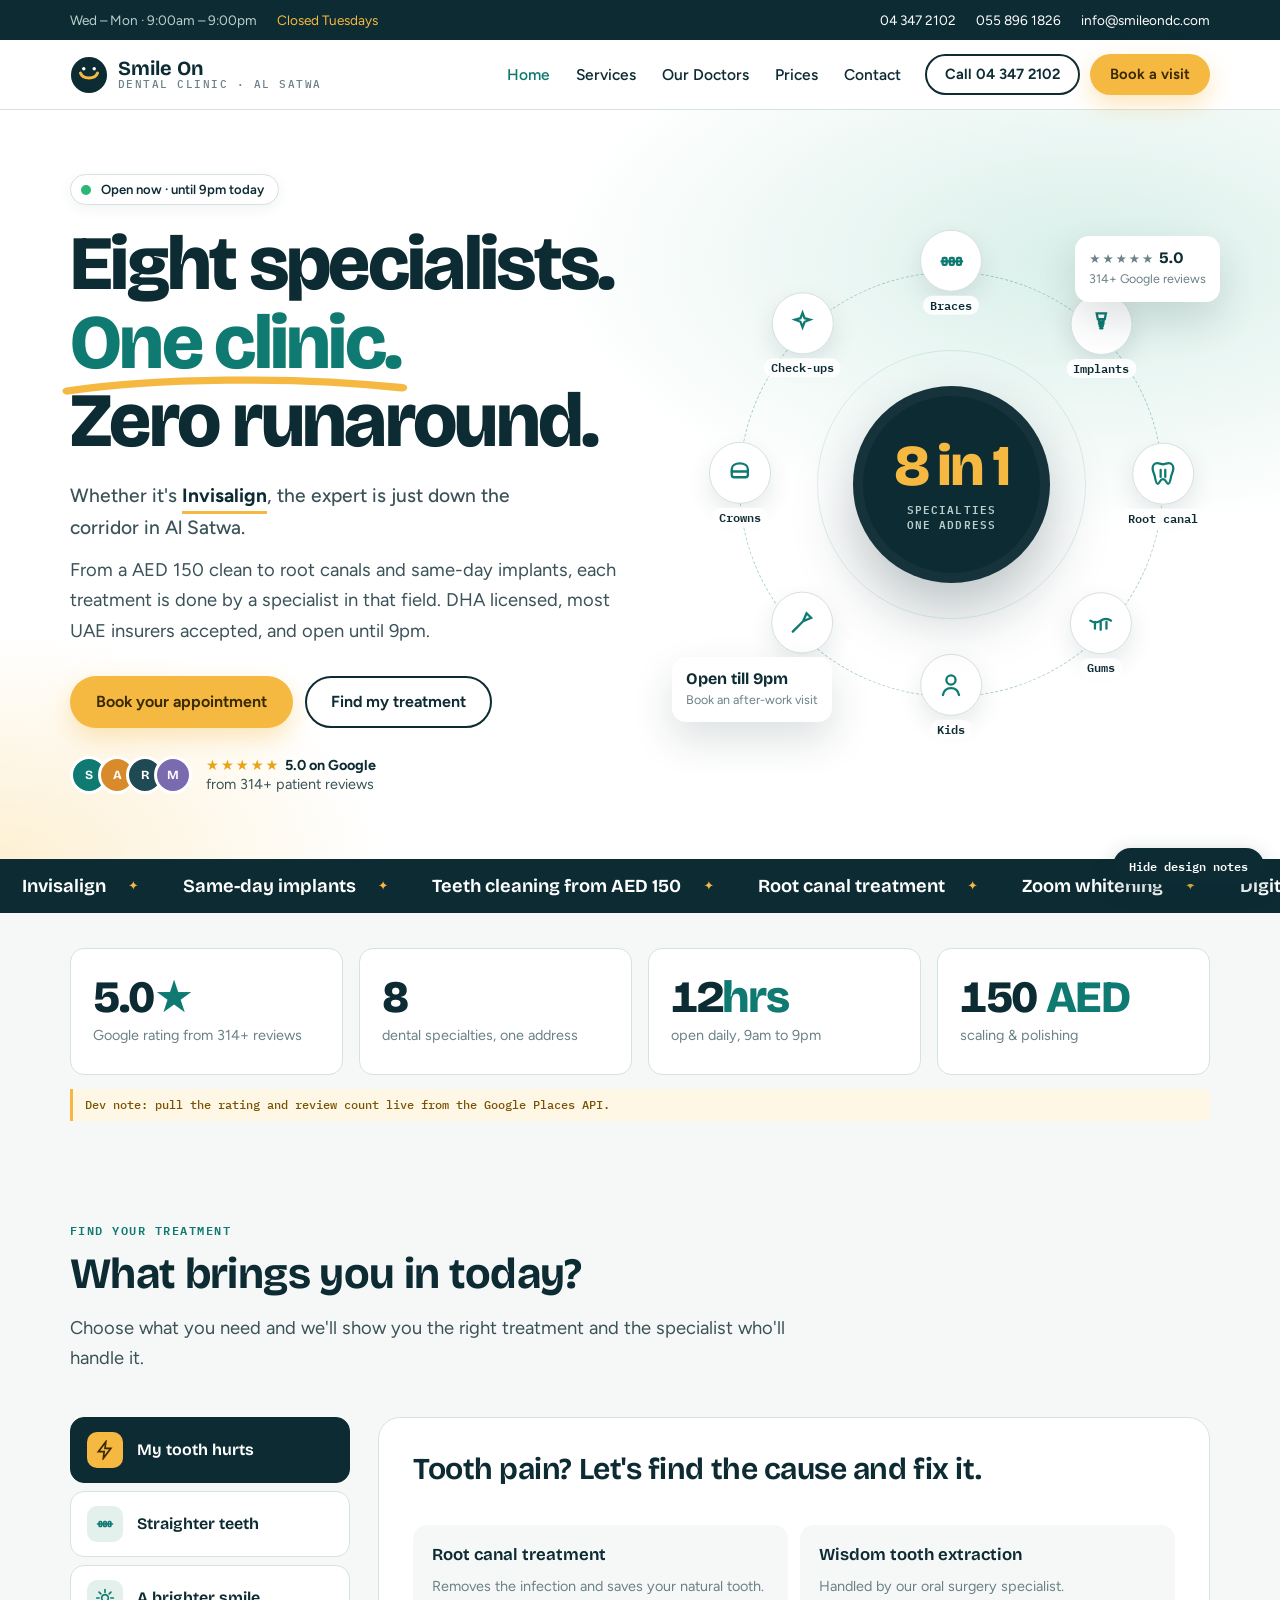
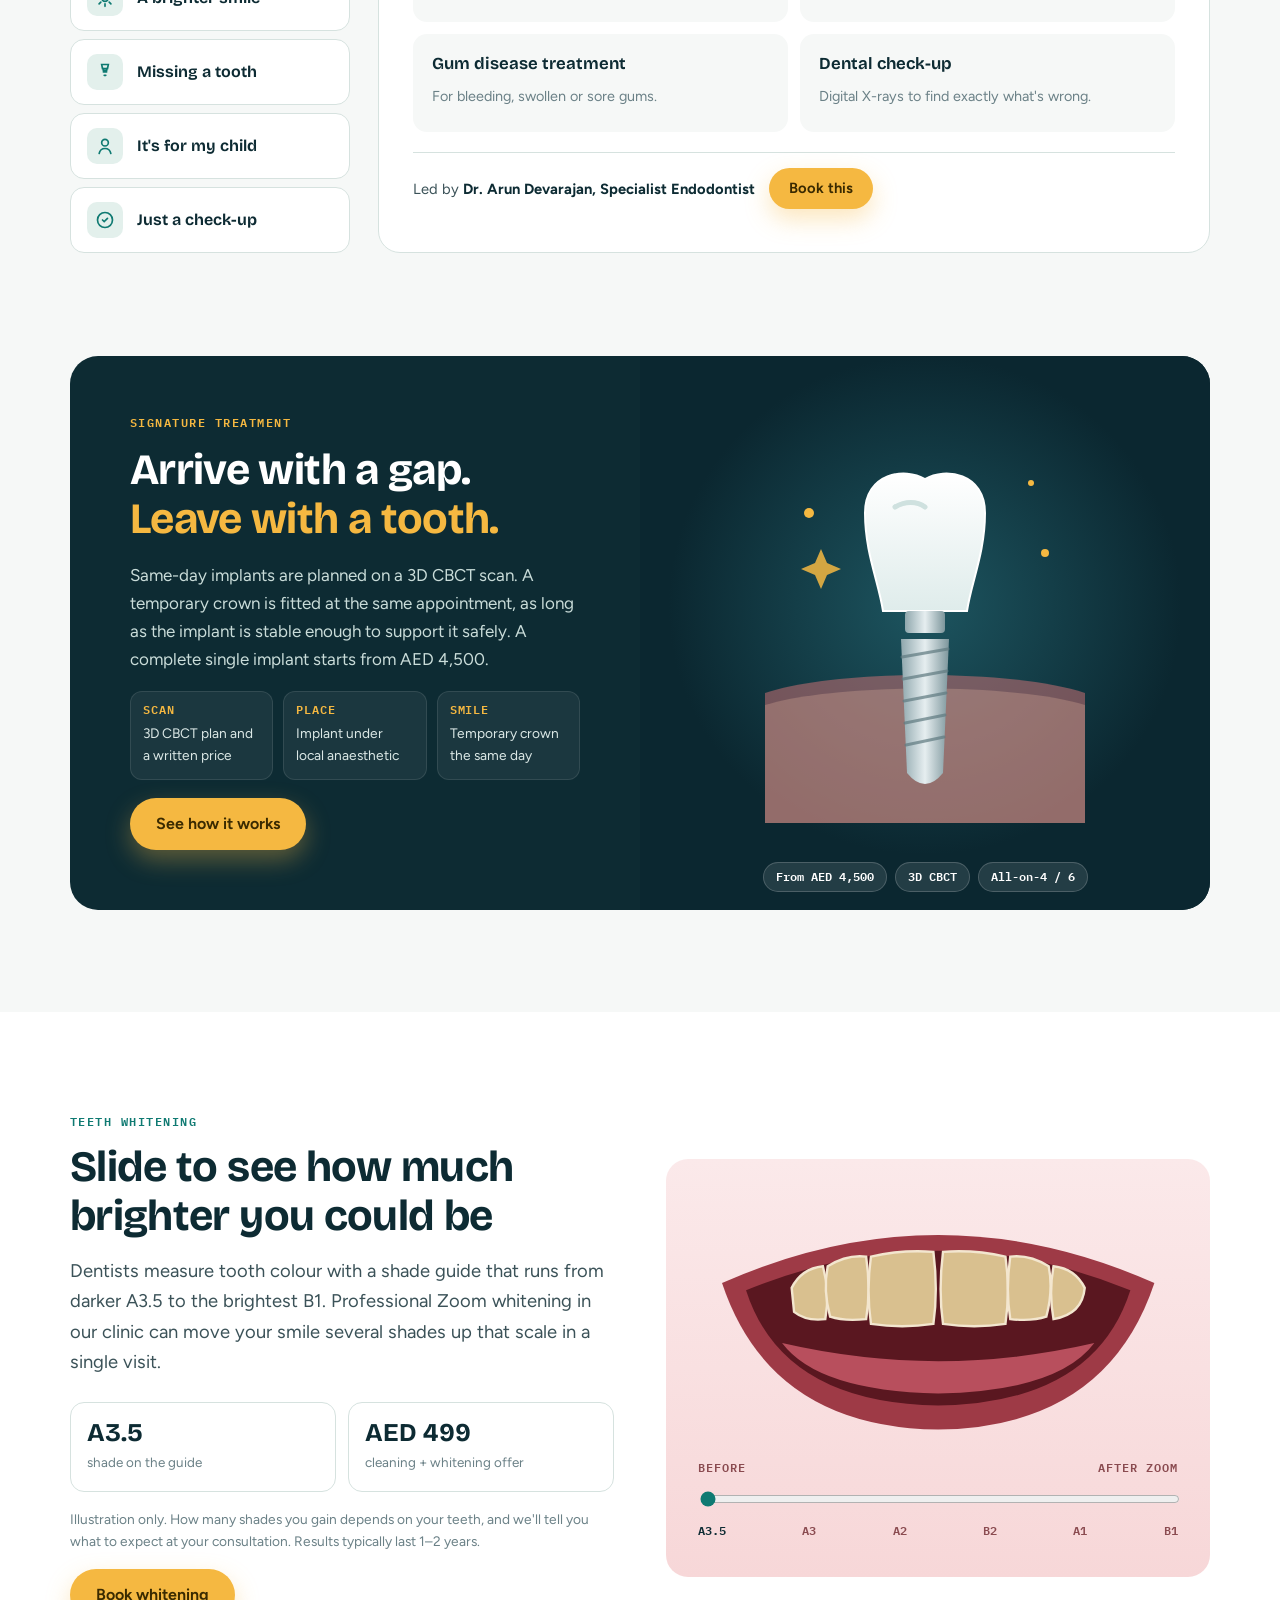
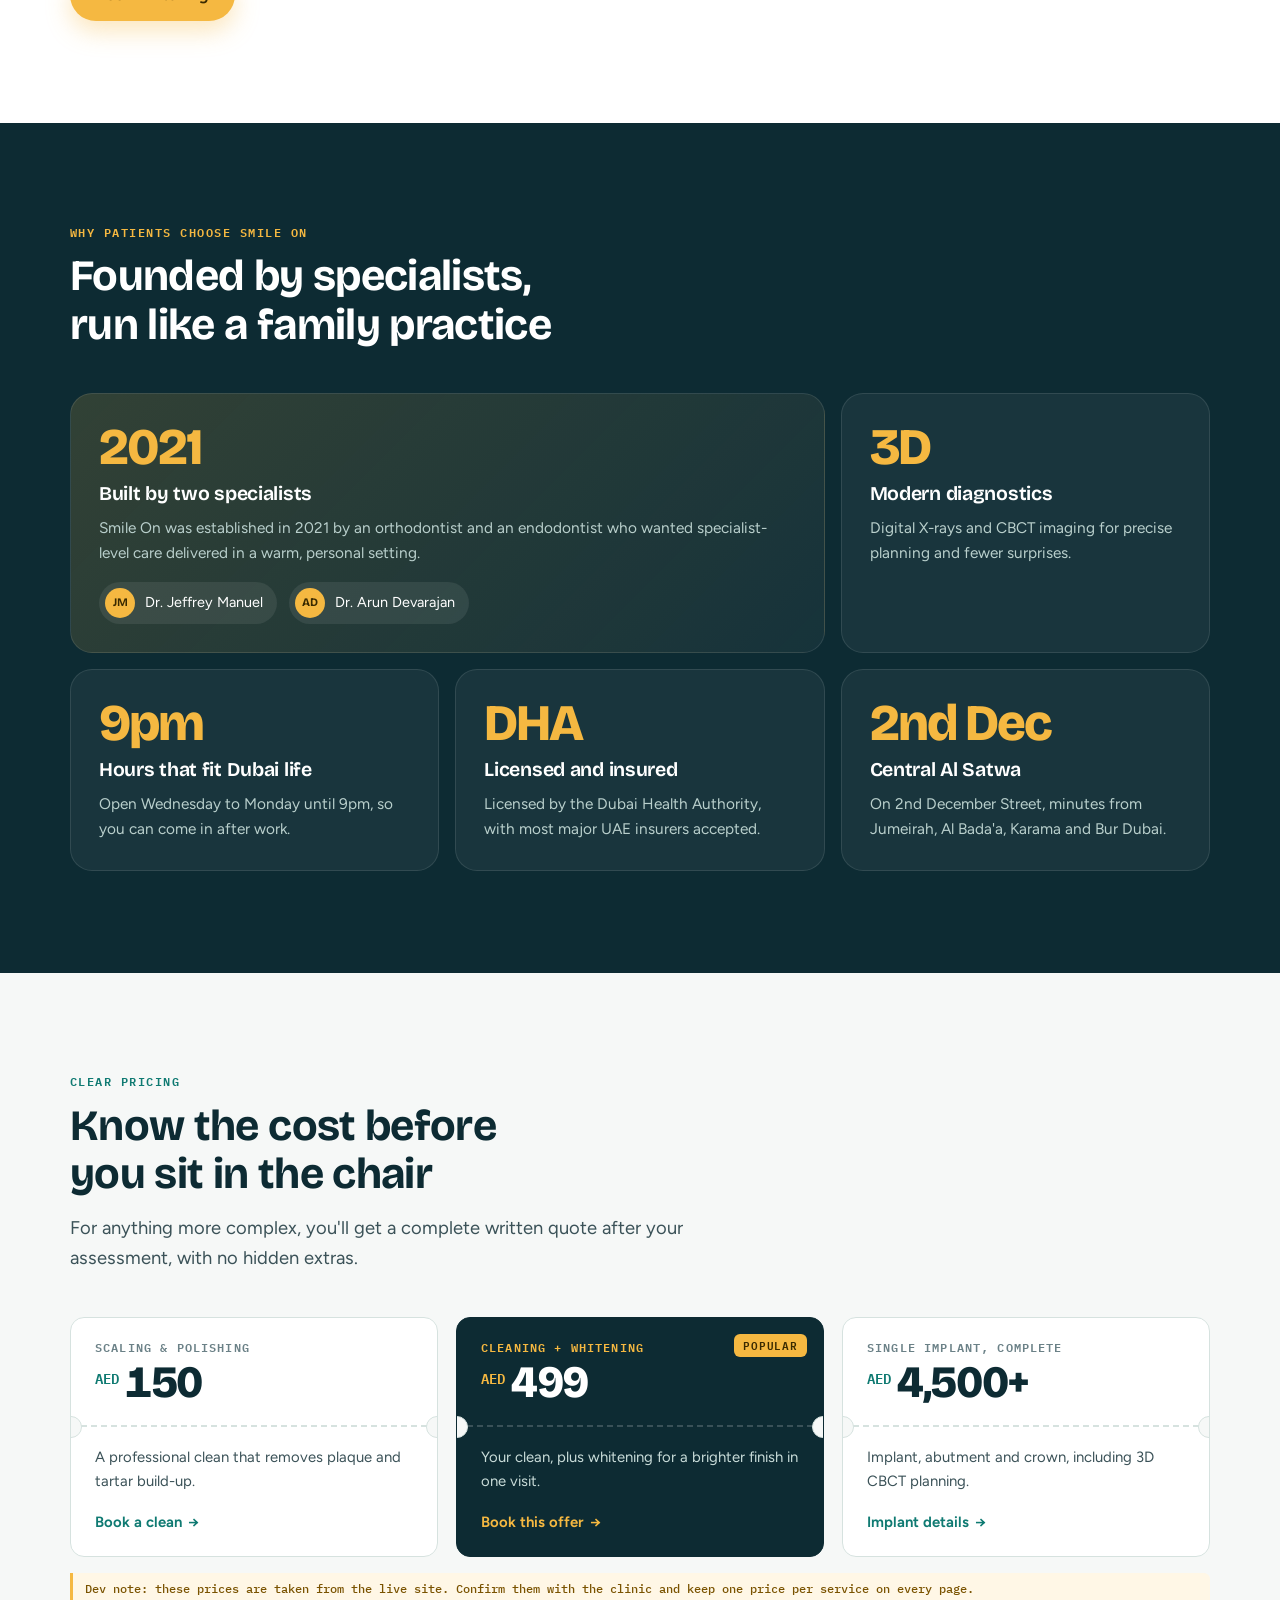
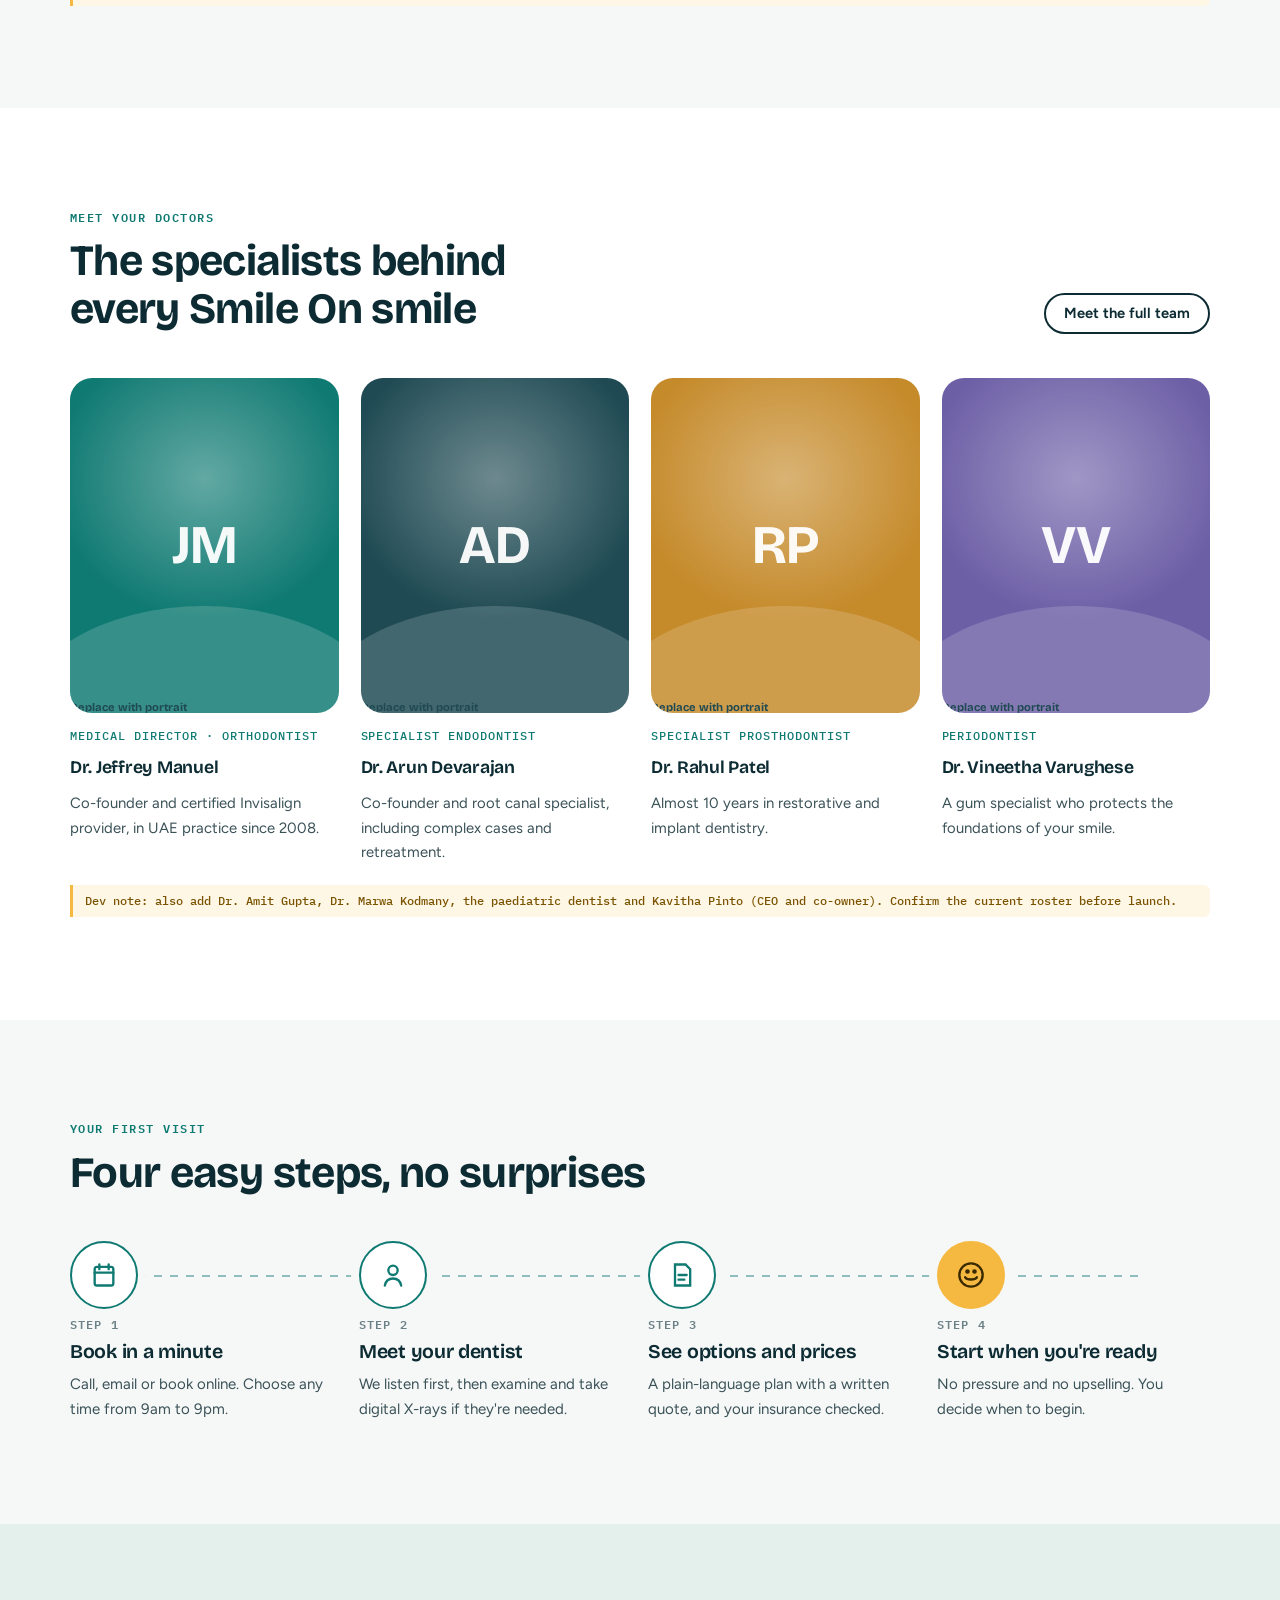
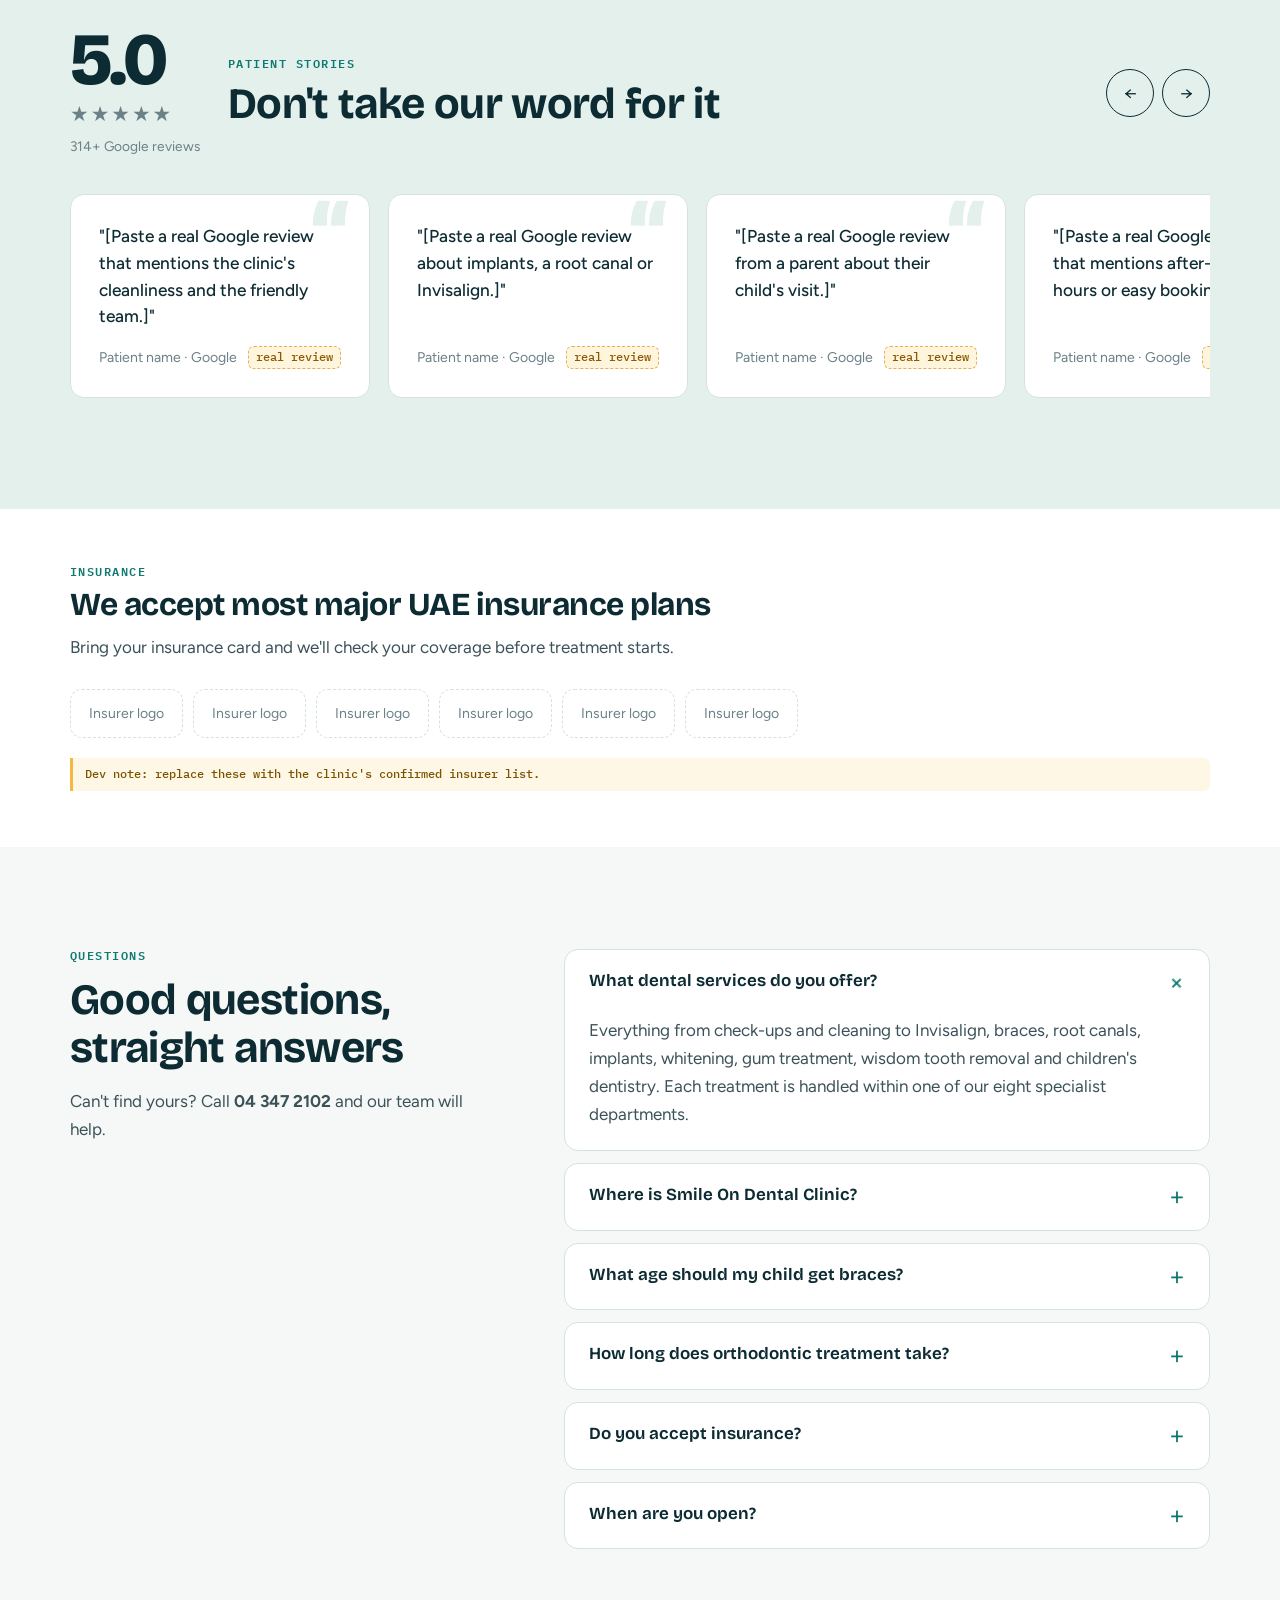
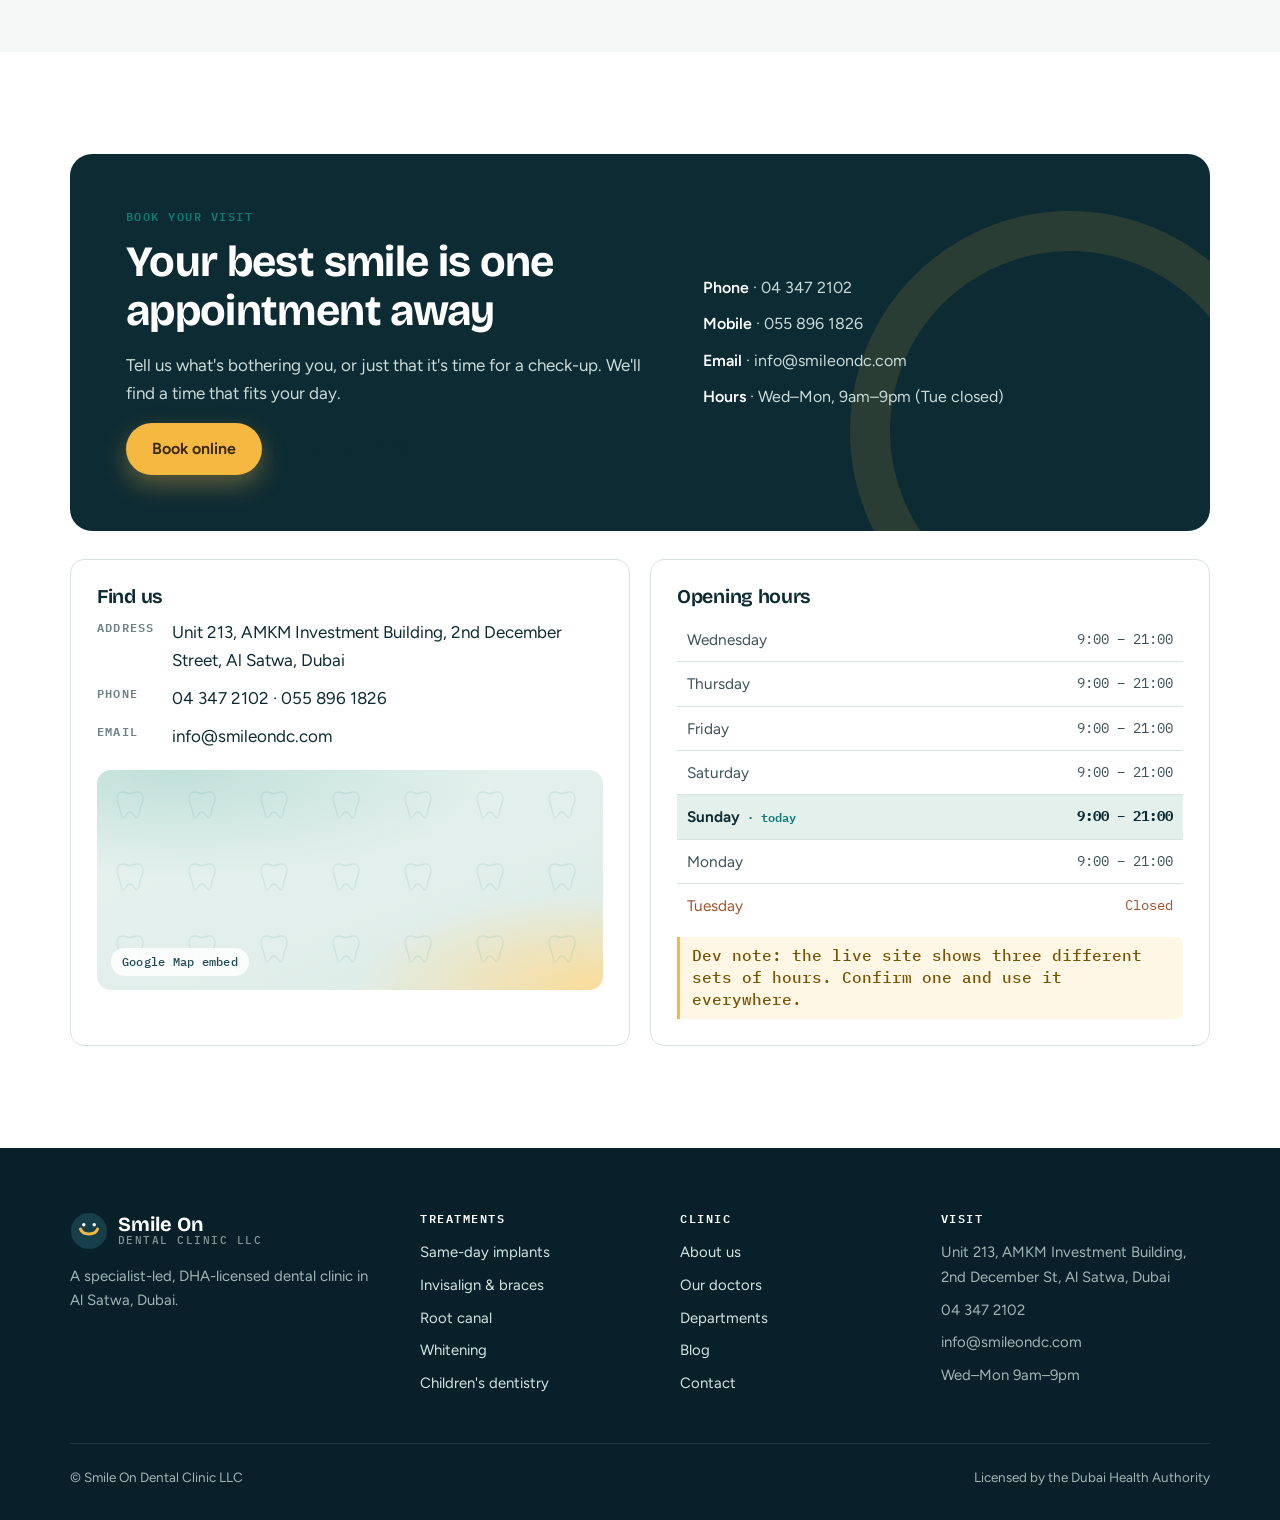
==== commit 10003f78: "Redesign homepage front end: specialist orbit hero, need finder, shade slider, price tickets Co-Auth" ====
--- a/smileon-redesign/home.html
+++ b/smileon-redesign/home.html
@@ -7,95 +7,228 @@
 <meta name="description" content="Specialist-led dental clinic in Al Satwa, Dubai. Eight dental specialties under one roof, 5.0 on Google, DHA licensed. Open Wednesday to Monday, 9am to 9pm. Book your visit.">
 <link rel="preconnect" href="https://fonts.googleapis.com">
 <link rel="preconnect" href="https://fonts.gstatic.com" crossorigin>
-<link rel="stylesheet" href="https://fonts.googleapis.com/css2?family=Bricolage+Grotesque:opsz,wght@12..96,500;12..96,650;12..96,700&family=Figtree:wght@400;500;600;650&family=IBM+Plex+Mono:wght@500;600&display=swap">
+<link rel="stylesheet" href="https://fonts.googleapis.com/css2?family=Bricolage+Grotesque:opsz,wght@12..96,500;12..96,650;12..96,700;12..96,800&family=Figtree:wght@400;500;600;650&family=IBM+Plex+Mono:wght@500;600&display=swap">
 <link rel="stylesheet" href="site.css">
 <style>
-  .hero { padding-block: clamp(40px, 6vw, 80px) clamp(48px, 6vw, 72px); background:
-    linear-gradient(180deg, var(--paper) 0%, var(--porcelain) 100%); }
-  .hero-grid { display: grid; grid-template-columns: 1.08fr .92fr; gap: clamp(28px, 5vw, 64px); align-items: center; }
-  .hero h1 em { font-style: normal; color: var(--teal); }
-  .hero .lede { margin-top: 20px; }
+  /* ---------- HERO ---------- */
+  .hero { position: relative; overflow: hidden; padding-block: clamp(36px, 5vw, 72px) clamp(40px, 5vw, 64px);
+    background: radial-gradient(70% 60% at 85% 20%, #d9efe9 0%, transparent 60%), radial-gradient(50% 50% at 0% 100%, #fdf0d3 0%, transparent 60%), var(--paper); }
+  .hero-grid { display: grid; grid-template-columns: minmax(0,1.05fr) minmax(0,.95fr); gap: clamp(24px, 4vw, 56px); align-items: center; }
+  .status { display: inline-flex; align-items: center; gap: 10px; padding: 8px 14px 8px 10px; border-radius: 999px; background: var(--paper); border: 1px solid var(--line); font: 600 .82rem/1 var(--f-body); color: var(--ink); box-shadow: 0 4px 14px rgba(13,43,51,.06); }
+  .status i { width: 10px; height: 10px; border-radius: 50%; background: #2bb673; box-shadow: 0 0 0 0 rgba(43,182,115,.5); animation: ping 2s infinite; }
+  .status.closed i { background: #d9822b; animation: none; }
+  @keyframes ping { 0% { box-shadow: 0 0 0 0 rgba(43,182,115,.45); } 80%,100% { box-shadow: 0 0 0 10px rgba(43,182,115,0); } }
+  .hero h1 { margin-top: 20px; font-size: clamp(2.5rem, 6vw, 4.8rem); font-weight: 800; letter-spacing: -.035em; line-height: 1.02; }
+  .hero h1 .hl { position: relative; white-space: nowrap; color: var(--teal); }
+  .hero h1 .hl svg { position: absolute; left: -2%; bottom: -.12em; width: 104%; height: .32em; overflow: visible; }
+  .hero h1 .hl path { stroke-dasharray: 400; stroke-dashoffset: 0; animation: draw 1.2s .3s cubic-bezier(.6,.1,.2,1) both; }
+  @keyframes draw { from { stroke-dashoffset: 400; } to { stroke-dashoffset: 0; } }
+  .rotator { display: block; margin-top: 22px; font: 500 1.2rem/1.5 var(--f-body); color: var(--body); max-width: 40ch; }
+  .rotator b { color: var(--ink); display: inline-block; border-bottom: 3px solid var(--sun); transition: opacity .25s; }
+  .hero .lede { margin-top: 12px; }
   .hero .btn-row { margin-top: 30px; }
-  .hero-visual { position: relative; }
-  .hero-visual .photo { min-height: 460px; }
-  .float-card {
-    position: absolute; background: var(--paper); border-radius: var(--r-m); padding: 16px 18px;
-    box-shadow: 0 18px 40px rgba(13,43,51,.14); display: grid; gap: 4px; max-width: 240px;
-  }
-  .float-card b { font: 700 1.05rem/1.2 var(--f-display); color: var(--ink); }
-  .float-card span { font-size: .84rem; color: var(--muted); }
-  .fc-1 { left: -24px; bottom: 36px; }
-  .fc-2 { right: -16px; top: 30px; }
-  .hero-trust { margin-top: clamp(36px, 5vw, 56px); }
-  @media (max-width: 900px) {
-    .hero-grid { grid-template-columns: 1fr; }
-    .hero-visual .photo { min-height: 320px; }
-    .fc-1 { left: 12px; } .fc-2 { right: 12px; }
-  }
-
-  .svc-grid { display: grid; grid-template-columns: repeat(4, minmax(0,1fr)); gap: 14px; }
-  .svc { background: var(--paper); border: 1px solid var(--line); border-radius: var(--r-m); padding: 22px; display: grid; gap: 8px; text-decoration: none; color: inherit; transition: border-color .15s, transform .15s; align-content: start; }
-  .svc:hover { border-color: var(--teal); transform: translateY(-2px); }
-  .svc h3 { font-size: 1.05rem; }
-  .svc p { font-size: .9rem; color: var(--muted); }
-  .svc--feature { grid-column: span 2; background: var(--ink); border-color: var(--ink); }
-  .svc--feature h3 { color: #fff; font-size: 1.35rem; }
-  .svc--feature p { color: #b9cfcc; font-size: .98rem; }
-  @media (max-width: 980px) { .svc-grid { grid-template-columns: repeat(2, minmax(0,1fr)); } }
-  @media (max-width: 520px) { .svc-grid { grid-template-columns: 1fr; } .svc--feature { grid-column: auto; } }
-
-  .why { display: grid; grid-template-columns: .9fr 1.1fr; gap: clamp(28px, 5vw, 72px); align-items: start; }
-  .why-list { display: grid; gap: 0; }
-  .why-item { display: grid; grid-template-columns: 46px 1fr; gap: 18px; padding-block: 22px; border-top: 1px solid rgba(255,255,255,.14); }
-  .why-item:last-child { border-bottom: 1px solid rgba(255,255,255,.14); }
-  .why-item .ico { background: rgba(255,255,255,.08); color: var(--sun); }
-  .why-item p { color: #b9cfcc; font-size: .97rem; margin-top: 4px; }
-  @media (max-width: 900px) { .why { grid-template-columns: 1fr; } }
-
-  .price-board { display: grid; grid-template-columns: repeat(3, minmax(0,1fr)); gap: 16px; }
-  .pb { background: var(--paper); border: 1px solid var(--line); border-radius: var(--r-m); padding: 24px; display: grid; gap: 6px; align-content: start; }
-  .pb .from { font: 500 .74rem/1 var(--f-mono); color: var(--muted); letter-spacing: .1em; text-transform: uppercase; }
-  .pb .amt { font: 700 2.2rem/1.05 var(--f-display); color: var(--ink); font-variant-numeric: tabular-nums; }
-  .pb .amt small { font: 600 .9rem/1 var(--f-mono); color: var(--teal); margin-right: 4px; }
-  .pb p { font-size: .93rem; }
-  @media (max-width: 860px) { .price-board { grid-template-columns: 1fr; } }
-
+  .btn--book { box-shadow: 0 10px 24px rgba(245,184,65,.35); }
+  .hero-proof { display: flex; align-items: center; gap: 14px; margin-top: 28px; flex-wrap: wrap; }
+  .avatars { display: flex; }
+  .avatars span { width: 38px; height: 38px; border-radius: 50%; border: 3px solid var(--paper); margin-left: -10px; display: grid; place-items: center; font: 700 .78rem/1 var(--f-display); color: #fff; }
+  .avatars span:first-child { margin-left: 0; }
+  .hero-proof p { font-size: .9rem; line-height: 1.35; }
+  .hero-proof b { color: var(--ink); }
+
+  /* Specialist orbit: 8 departments around one clinic */
+  .orbit-wrap { position: relative; width: min(100%, 520px); aspect-ratio: 1 / 1; margin-inline: auto; }
+  .orbit-ring { position: absolute; inset: 9%; border-radius: 50%; border: 1.5px dashed rgba(15,122,114,.35); }
+  .orbit-ring.r2 { inset: 24%; border-style: solid; border-color: rgba(15,122,114,.12); }
+  .orbit { position: absolute; inset: 0; animation: spin 60s linear infinite; }
+  .orbit-wrap:hover .orbit, .orbit-wrap:hover .orb { animation-play-state: paused; }
+  @keyframes spin { to { transform: rotate(360deg); } }
+  @keyframes unspin { to { transform: rotate(-360deg); } }
+  .orb-slot { position: absolute; inset: 0; transform: rotate(calc(var(--i) * 45deg)); pointer-events: none; }
+  .orb { position: absolute; left: 50%; top: 9%; transform: translate(-50%, -50%) rotate(calc(var(--i) * -45deg)); pointer-events: auto; }
+  .orb > a { display: grid; justify-items: center; gap: 4px; text-decoration: none; animation: unspin 60s linear infinite; }
+  .orb .dot { width: clamp(46px, 9vw, 62px); height: clamp(46px, 9vw, 62px); border-radius: 50%; display: grid; place-items: center; background: var(--paper); border: 1px solid var(--line); box-shadow: 0 10px 24px rgba(13,43,51,.10); color: var(--teal); transition: transform .2s, background .2s, color .2s; }
+  .orb .dot svg { width: 46%; height: 46%; }
+  .orb a:hover .dot, .orb a:focus-visible .dot { transform: scale(1.12); background: var(--ink); color: var(--sun); }
+  .orb .lbl { font: 600 .72rem/1.1 var(--f-mono); color: var(--ink); background: rgba(255,255,255,.9); padding: 3px 7px; border-radius: 999px; white-space: nowrap; }
+  .core { position: absolute; inset: 31%; border-radius: 50%; background: var(--ink); display: grid; place-items: center; text-align: center; box-shadow: 0 30px 60px rgba(13,43,51,.28), inset 0 0 0 10px rgba(255,255,255,.04); }
+  .core b { display: block; font: 800 clamp(2.4rem, 6vw, 3.6rem)/1 var(--f-display); color: var(--sun); letter-spacing: -.04em; }
+  .core small { display: block; font: 600 .7rem/1.35 var(--f-mono); color: #b9cfcc; letter-spacing: .1em; text-transform: uppercase; margin-top: 6px; }
+  .orbit-wrap .float-card { position: absolute; background: var(--paper); border-radius: var(--r-m); padding: 12px 14px; box-shadow: 0 18px 40px rgba(13,43,51,.14); display: grid; gap: 2px; z-index: 3; }
+  .orbit-wrap .float-card b { font: 700 1rem/1.2 var(--f-display); color: var(--ink); }
+  .orbit-wrap .float-card span { font-size: .78rem; color: var(--muted); }
+  .fc-a { right: -2%; top: 2%; animation: bob 5s ease-in-out infinite; }
+  .fc-b { left: -4%; bottom: 4%; animation: bob 6s ease-in-out -2s infinite; }
+  @keyframes bob { 50% { transform: translateY(-8px); } }
+  @media (max-width: 900px) { .hero-grid { grid-template-columns: 1fr; } .orbit-wrap { width: min(100%, 420px); } }
+  @media (max-width: 460px) { .orb .lbl { font-size: .62rem; } .fc-a, .fc-b { display: none; } }
+
+  /* ---------- MARQUEE ---------- */
+  .marquee { background: var(--ink); color: #fff; overflow: hidden; padding-block: 18px; }
+  .marquee-track { display: flex; width: max-content; animation: slide 38s linear infinite; }
+  .marquee:hover .marquee-track { animation-play-state: paused; }
+  .marquee-track span { font: 650 1.15rem/1 var(--f-display); padding-inline: 22px; display: inline-flex; align-items: center; gap: 22px; white-space: nowrap; }
+  .marquee-track span::after { content: "✦"; color: var(--sun); font-size: .8rem; }
+  @keyframes slide { to { transform: translateX(-50%); } }
+
+  /* ---------- COUNTERS ---------- */
+  .counters { display: grid; grid-template-columns: repeat(4, minmax(0,1fr)); gap: 16px; margin-top: -1px; }
+  .counter { padding: 26px 22px; background: var(--paper); border-radius: var(--r-m); border: 1px solid var(--line); display: grid; gap: 4px; }
+  .counter b { font: 800 clamp(2rem, 4vw, 2.8rem)/1 var(--f-display); color: var(--ink); letter-spacing: -.03em; font-variant-numeric: tabular-nums; }
+  .counter b em { font-style: normal; color: var(--teal); }
+  .counter > span { font-size: .9rem; color: var(--muted); }
+  @media (max-width: 860px) { .counters { grid-template-columns: 1fr 1fr; } }
+
+  /* ---------- NEED FINDER ---------- */
+  .finder { display: grid; grid-template-columns: 280px minmax(0,1fr); gap: 28px; align-items: start; }
+  .need-tabs { display: grid; gap: 8px; }
+  .need-tabs button { all: unset; cursor: pointer; display: flex; align-items: center; gap: 14px; padding: 14px 16px; border-radius: var(--r-m); background: var(--paper); border: 1px solid var(--line); font: 650 1rem/1.25 var(--f-display); color: var(--ink); transition: background .15s, border-color .15s, transform .15s; }
+  .need-tabs button .emo { width: 36px; height: 36px; border-radius: 10px; display: grid; place-items: center; background: var(--mint); color: var(--teal); flex: none; }
+  .need-tabs button .emo svg { width: 20px; height: 20px; }
+  .need-tabs button:hover { transform: translateX(3px); }
+  .need-tabs button[aria-selected="true"] { background: var(--ink); color: #fff; border-color: var(--ink); }
+  .need-tabs button[aria-selected="true"] .emo { background: var(--sun); color: var(--sun-ink); }
+  .need-tabs button:focus-visible { outline: 3px solid var(--sun); outline-offset: 2px; }
+  .need-panel { background: var(--paper); border: 1px solid var(--line); border-radius: var(--r-l); padding: clamp(22px, 3vw, 34px); display: grid; gap: 20px; min-height: 100%; }
+  .need-panel h3 { font-size: clamp(1.4rem, 2.4vw, 1.9rem); }
+  .need-grid { display: grid; grid-template-columns: repeat(2, minmax(0,1fr)); gap: 12px; }
+  .need-item { display: grid; gap: 6px; padding: 18px; border-radius: var(--r-m); background: var(--porcelain); text-decoration: none; color: inherit; border: 1px solid transparent; transition: border-color .15s, background .15s; }
+  .need-item:hover { border-color: var(--teal); background: var(--mint); }
+  .need-item b { color: var(--ink); font: 650 1.05rem/1.25 var(--f-display); }
+  .need-item p { font-size: .9rem; color: var(--muted); }
+  .need-item .price { margin-top: 4px; }
+  .need-foot { display: flex; align-items: center; gap: 14px; flex-wrap: wrap; padding-top: 6px; border-top: 1px solid var(--line); }
+  .need-foot .who { font-size: .92rem; }
+  .need-foot .who b { color: var(--ink); }
+  .fade-in { animation: fadeUp .35s ease both; }
+  @keyframes fadeUp { from { transform: translateY(8px); } to { transform: none; } }
+  @media (max-width: 900px) { .finder { grid-template-columns: 1fr; } .need-tabs { grid-template-columns: repeat(3, minmax(0,1fr)); } .need-tabs button { flex-direction: column; text-align: center; font-size: .86rem; gap: 8px; padding: 12px 8px; } .need-tabs button:hover { transform: none; } }
+  @media (max-width: 560px) { .need-tabs { grid-template-columns: repeat(2, minmax(0,1fr)); } .need-grid { grid-template-columns: 1fr; } }
+
+  /* ---------- FEATURE: IMPLANT ---------- */
+  .feature { display: grid; grid-template-columns: minmax(0,1fr) minmax(0,1fr); gap: 0; border-radius: 28px; overflow: hidden; background: var(--ink); }
+  .feature-copy { padding: clamp(28px, 5vw, 60px); display: grid; gap: 18px; align-content: center; color: #c9dcd9; }
+  .feature-copy h2 { color: #fff; }
+  .feature-copy h2 em { font-style: normal; color: var(--sun); }
+  .feature-copy .eyebrow { color: var(--sun); }
+  .feature-art { position: relative; min-height: 380px; background: radial-gradient(60% 60% at 50% 45%, #1d5560, #0b2730 75%); display: grid; place-items: center; }
+  .feature-art svg { width: min(78%, 360px); height: auto; }
+  .implant-screw { animation: screw 4s ease-in-out infinite; transform-origin: 180px 210px; }
+  @keyframes screw { 0%,100% { transform: translateY(0); } 50% { transform: translateY(6px); } }
+  .feature-tags { position: absolute; inset: auto 18px 18px 18px; display: flex; gap: 8px; flex-wrap: wrap; justify-content: center; }
+  .feature-tags span { font: 600 .74rem/1 var(--f-mono); color: #fff; background: rgba(255,255,255,.1); border: 1px solid rgba(255,255,255,.18); padding: 8px 12px; border-radius: 999px; }
+  .mini-steps { display: grid; grid-template-columns: repeat(3, minmax(0,1fr)); gap: 10px; }
+  .mini-steps div { background: rgba(255,255,255,.06); border: 1px solid rgba(255,255,255,.1); border-radius: 12px; padding: 12px; font-size: .86rem; color: #dbe8e6; }
+  .mini-steps b { display: block; color: var(--sun); font: 600 .72rem/1 var(--f-mono); letter-spacing: .08em; text-transform: uppercase; margin-bottom: 6px; }
+  @media (max-width: 900px) { .feature { grid-template-columns: 1fr; } .feature-art { min-height: 300px; order: -1; } }
+  @media (max-width: 460px) { .mini-steps { grid-template-columns: 1fr; } }
+
+  /* ---------- SHADE GUIDE ---------- */
+  .shade { display: grid; grid-template-columns: minmax(0,1fr) minmax(0,1fr); gap: clamp(24px, 4vw, 56px); align-items: center; }
+  .smile-stage { background: linear-gradient(180deg, #fbe9ea 0%, #f7d7d8 100%); border-radius: var(--r-l); padding: clamp(24px, 4vw, 40px) clamp(16px, 3vw, 32px); display: grid; gap: 22px; }
+  .smile-stage svg { width: 100%; height: auto; }
+  .shade-ctl { display: grid; gap: 10px; }
+  .shade-ctl label { display: flex; justify-content: space-between; font: 600 .78rem/1 var(--f-mono); letter-spacing: .08em; text-transform: uppercase; color: #8a4b50; }
+  .shade-ctl input[type=range] { width: 100%; accent-color: var(--teal); height: 28px; }
+  .shade-scale { display: flex; justify-content: space-between; font: 600 .74rem/1 var(--f-mono); color: #8a4b50; }
+  .shade-scale span.on { color: var(--ink); }
+  .shade-readout { display: grid; grid-template-columns: repeat(2, minmax(0,1fr)); gap: 12px; margin-top: 8px; }
+  .shade-readout div { padding: 16px; border-radius: var(--r-m); background: var(--paper); border: 1px solid var(--line); }
+  .shade-readout b { display: block; font: 700 1.6rem/1.1 var(--f-display); color: var(--ink); font-variant-numeric: tabular-nums; }
+  .shade-readout span { font-size: .84rem; color: var(--muted); }
+  @media (max-width: 900px) { .shade { grid-template-columns: 1fr; } }
+
+  /* ---------- WHY ---------- */
+  .why-grid { display: grid; grid-template-columns: repeat(3, minmax(0,1fr)); gap: 16px; }
+  .why-card { position: relative; padding: 28px; border-radius: var(--r-l); background: rgba(255,255,255,.05); border: 1px solid rgba(255,255,255,.1); display: grid; gap: 10px; align-content: start; overflow: hidden; transition: background .2s, transform .2s; }
+  .why-card:hover { background: rgba(255,255,255,.09); transform: translateY(-4px); }
+  .why-card .big { font: 800 3.2rem/1 var(--f-display); color: var(--sun); letter-spacing: -.04em; }
+  .why-card p { color: #b9cfcc; font-size: .96rem; }
+  .why-card--wide { grid-column: span 2; background: linear-gradient(135deg, rgba(245,184,65,.16), rgba(255,255,255,.04)); }
+  .founders { display: flex; gap: 12px; margin-top: 6px; flex-wrap: wrap; }
+  .founders span { display: inline-flex; align-items: center; gap: 10px; background: rgba(255,255,255,.08); padding: 6px 14px 6px 6px; border-radius: 999px; color: #fff; font-size: .9rem; }
+  .founders i { width: 30px; height: 30px; border-radius: 50%; display: grid; place-items: center; font: 700 .72rem/1 var(--f-display); font-style: normal; color: var(--sun-ink); background: var(--sun); }
+  @media (max-width: 980px) { .why-grid { grid-template-columns: 1fr 1fr; } .why-card--wide { grid-column: span 2; } }
+  @media (max-width: 600px) { .why-grid { grid-template-columns: 1fr; } .why-card--wide { grid-column: auto; } }
+
+  /* ---------- PRICE TICKETS ---------- */
+  .tickets { display: grid; grid-template-columns: repeat(3, minmax(0,1fr)); gap: 18px; }
+  .ticket { position: relative; background: var(--paper); border-radius: var(--r-m); border: 1px solid var(--line); display: grid; grid-template-rows: auto auto; overflow: hidden; transition: transform .2s, box-shadow .2s; }
+  .ticket:hover { transform: translateY(-4px) rotate(-.4deg); box-shadow: 0 20px 40px rgba(13,43,51,.10); }
+  .ticket .top { padding: 24px 24px 20px; display: grid; gap: 6px; }
+  .ticket .from { font: 600 .72rem/1 var(--f-mono); color: var(--muted); letter-spacing: .1em; text-transform: uppercase; }
+  .ticket .amt { font: 800 2.8rem/1 var(--f-display); color: var(--ink); letter-spacing: -.03em; font-variant-numeric: tabular-nums; }
+  .ticket .amt small { font: 600 .9rem/1 var(--f-mono); color: var(--teal); margin-right: 6px; letter-spacing: 0; vertical-align: .9em; }
+  .ticket .bot { padding: 18px 24px 22px; border-top: 2px dashed var(--line); font-size: .93rem; position: relative; display: grid; gap: 12px; }
+  .ticket .bot::before, .ticket .bot::after { content: ""; position: absolute; top: -11px; width: 20px; height: 20px; border-radius: 50%; background: var(--porcelain); border: 1px solid var(--line); }
+  .ticket .bot::before { left: -11px; } .ticket .bot::after { right: -11px; }
+  .ticket--hot { background: var(--ink); border-color: var(--ink); }
+  .ticket--hot .amt { color: #fff; } .ticket--hot .bot { color: #c9dcd9; border-color: rgba(255,255,255,.18); }
+  .ticket--hot .from { color: var(--sun); }
+  .ticket--hot .amt small { color: var(--sun); }
+  .ribbon { position: absolute; right: 16px; top: 16px; font: 600 .68rem/1 var(--f-mono); letter-spacing: .08em; text-transform: uppercase; background: var(--sun); color: var(--sun-ink); padding: 6px 9px; border-radius: 6px; }
+  @media (max-width: 860px) { .tickets { grid-template-columns: 1fr; } }
+
+  /* ---------- TEAM ---------- */
   .team-grid { display: grid; grid-template-columns: repeat(4, minmax(0,1fr)); gap: 22px; }
   @media (max-width: 980px) { .team-grid { grid-template-columns: repeat(2, minmax(0,1fr)); } }
   @media (max-width: 460px) { .team-grid { grid-template-columns: 1fr; } }
 
-  .visit { display: grid; grid-template-columns: 1fr 1fr; gap: clamp(28px, 5vw, 64px); align-items: start; }
-  .visit .photo { min-height: 380px; }
-  @media (max-width: 900px) { .visit { grid-template-columns: 1fr; } }
+  /* ---------- JOURNEY ---------- */
+  .journey { display: grid; grid-template-columns: repeat(4, minmax(0,1fr)); gap: 16px; position: relative; }
+  .journey::before { content: ""; position: absolute; left: 6%; right: 6%; top: 34px; height: 2px; background: repeating-linear-gradient(90deg, var(--teal) 0 8px, transparent 8px 16px); opacity: .45; }
+  .jstep { position: relative; display: grid; gap: 10px; justify-items: start; }
+  .jstep .bub { width: 68px; height: 68px; border-radius: 50%; background: var(--paper); border: 2px solid var(--teal); display: grid; place-items: center; color: var(--teal); box-shadow: 0 0 0 8px var(--porcelain); }
+  .jstep .bub svg { width: 28px; height: 28px; }
+  .jstep:last-child .bub { background: var(--sun); border-color: var(--sun); color: var(--sun-ink); }
+  .jstep .n { font: 600 .72rem/1 var(--f-mono); color: var(--muted); letter-spacing: .1em; text-transform: uppercase; }
+  .jstep p { font-size: .94rem; }
+  @media (max-width: 860px) { .journey { grid-template-columns: 1fr 1fr; } .journey::before { display: none; } }
+  @media (max-width: 460px) { .journey { grid-template-columns: 1fr; } }
+
+  /* ---------- REVIEWS ---------- */
+  .reviews-top { display: grid; grid-template-columns: auto 1fr auto; gap: 28px; align-items: center; margin-bottom: 36px; }
+  .score { display: grid; gap: 4px; }
+  .score b { font: 800 4.6rem/0.9 var(--f-display); color: var(--ink); letter-spacing: -.05em; }
+  .score .stars { font-size: 1.3rem; }
+  .score span { font-size: .86rem; color: var(--muted); }
+  .rv-track { display: grid; grid-auto-flow: column; grid-auto-columns: minmax(300px, 1fr); gap: 18px; overflow-x: auto; scroll-snap-type: x mandatory; padding-bottom: 8px; }
+  .rv-track .quote { scroll-snap-align: start; position: relative; }
+  .rv-track .quote::before { content: "\201C"; position: absolute; right: 20px; top: -6px; font: 800 6rem/1 var(--f-display); color: var(--mint); }
+  .rv-track .quote blockquote { position: relative; }
+  .rv-nav { display: flex; gap: 8px; }
+  .rv-nav button { all: unset; cursor: pointer; width: 46px; height: 46px; border-radius: 50%; border: 1.5px solid var(--ink); display: grid; place-items: center; color: var(--ink); font-size: 1.1rem; }
+  .rv-nav button:hover { background: var(--ink); color: #fff; }
+  .rv-nav button:focus-visible { outline: 3px solid var(--sun); outline-offset: 2px; }
+  @media (max-width: 760px) { .reviews-top { grid-template-columns: 1fr; } .rv-nav { display: none; } }
 
   .ins-row { display: flex; flex-wrap: wrap; gap: 10px; margin-top: 18px; }
-  .ins-row span { padding: 10px 16px; border: 1px dashed var(--line); border-radius: 999px; font-size: .88rem; color: var(--muted); background: var(--paper); }
+  .ins-row span { padding: 12px 18px; border: 1px dashed var(--line); border-radius: 12px; font-size: .88rem; color: var(--muted); background: var(--paper); }
 
   .find { display: grid; grid-template-columns: 1fr 1fr; gap: 20px; }
   .find .card dl { margin: 0; display: grid; grid-template-columns: auto 1fr; gap: 10px 18px; }
   .find dt { font: 600 .74rem/1.6 var(--f-mono); letter-spacing: .1em; text-transform: uppercase; color: var(--muted); }
   .find dd { margin: 0; color: var(--ink); }
   .hours { width: 100%; border-collapse: collapse; min-width: 0; }
-  .hours td { padding: 9px 0; border-bottom: 1px solid var(--line); font-size: .96rem; }
+  .hours td { padding: 9px 10px; border-bottom: 1px solid var(--line); font-size: .96rem; }
   .hours td:last-child { text-align: right; font-family: var(--f-mono); font-size: .9rem; }
   .hours tr.off td { color: #a0522d; }
+  .hours tr.today td { background: var(--mint); color: var(--ink); font-weight: 650; }
+  .hours tr.today td:first-child::after { content: " · today"; font: 600 .72rem/1 var(--f-mono); color: var(--teal); }
   .map { min-height: 220px; border-radius: var(--r-m); }
   @media (max-width: 860px) { .find { grid-template-columns: 1fr; } }
+
+  .cta-big { position: relative; overflow: hidden; }
+  .cta-big::after { content: ""; position: absolute; right: -80px; bottom: -120px; width: 360px; height: 360px; border-radius: 50%; border: 40px solid rgba(245,184,65,.12); pointer-events: none; }
+  #faq .wrap { display: grid; grid-template-columns: minmax(0,.8fr) minmax(0,1.2fr); gap: clamp(24px,5vw,64px); }
+  @media (max-width: 860px) { #faq .wrap { grid-template-columns: 1fr; } }
 </style>
 </head>
 <body>
 
 <div class="utility">
   <div class="wrap">
-    <div class="u-group">
-      <span>Wed – Mon · 9:00am – 9:00pm</span>
-      <span class="closed">Closed Tuesdays</span>
-    </div>
-    <div class="u-group">
-      <a href="tel:+97143472102">04 347 2102</a>
-      <a href="tel:+971558961826">055 896 1826</a>
-      <a href="mailto:info@smileondc.com">info@smileondc.com</a>
-    </div>
+    <div class="u-group"><span>Wed – Mon · 9:00am – 9:00pm</span><span class="closed">Closed Tuesdays</span></div>
+    <div class="u-group"><a href="tel:+97143472102">04 347 2102</a><a href="tel:+971558961826">055 896 1826</a><a href="mailto:info@smileondc.com">info@smileondc.com</a></div>
   </div>
 </div>
 
@@ -123,146 +256,180 @@
 
 <!-- HERO -->
 <section class="hero">
-  <div class="wrap">
-    <div class="hero-grid">
-      <div>
-        <span class="eyebrow">DHA-licensed dental clinic · Al Satwa, Dubai</span>
-        <h1 style="margin-top:18px">Eight dental specialists. <em>One clinic.</em> Zero runaround.</h1>
-        <p class="lede">From a AED 150 clean to braces, root canals and same-day implants, every part of your care is handled by a specialist in that field, under one roof on 2nd December Street. Open until 9pm, six days a week.</p>
-        <div class="btn-row">
-          <a class="btn btn--book" href="#book">Book your appointment</a>
-          <a class="btn btn--ghost" href="services.html">Explore treatments</a>
+  <div class="wrap hero-grid">
+    <div>
+      <span class="status" id="openStatus"><i></i><span>Open Wed–Mon, 9am–9pm</span></span>
+      <h1>Eight specialists.<br><span class="hl">One clinic.<svg viewBox="0 0 300 30" preserveAspectRatio="none" aria-hidden="true"><path d="M4 22 C 80 6, 200 4, 296 18" fill="none" stroke="#f5b841" stroke-width="9" stroke-linecap="round"/></svg></span><br>Zero runaround.</h1>
+      <span class="rotator" aria-live="polite">Whether it's <b id="rot">braces</b>, the expert is just down the corridor in Al Satwa.</span>
+      <p class="lede">From a AED 150 clean to root canals and same-day implants, each treatment is done by a specialist in that field. DHA licensed, most UAE insurers accepted, and open until 9pm.</p>
+      <div class="btn-row">
+        <a class="btn btn--book" href="#book">Book your appointment</a>
+        <a class="btn btn--ghost" href="#finder">Find my treatment</a>
+      </div>
+      <div class="hero-proof">
+        <div class="avatars" aria-hidden="true"><span style="background:#0f7a72">S</span><span style="background:#d98a2b">A</span><span style="background:#1f4a53">R</span><span style="background:#7a6bb0">M</span></div>
+        <p><span class="stars" aria-hidden="true">★★★★★</span> <b>5.0 on Google</b><br>from 314+ patient reviews</p>
+      </div>
+    </div>
+
+    <div class="orbit-wrap" aria-label="Eight specialist departments under one roof">
+      <div class="orbit-ring"></div><div class="orbit-ring r2"></div>
+      <div class="orbit">
+        <div class="orb-slot" style="--i:0"><div class="orb" style="--i:0"><a href="services.html#orthodontics"><span class="dot"><svg viewBox="0 0 24 24" fill="none" stroke="currentColor" stroke-width="2" stroke-linecap="round"><path d="M3 12h18"/><rect x="4" y="9" width="3.5" height="6" rx="1"/><rect x="10.25" y="9" width="3.5" height="6" rx="1"/><rect x="16.5" y="9" width="3.5" height="6" rx="1"/></svg></span><span class="lbl">Braces</span></a></div></div>
+        <div class="orb-slot" style="--i:1"><div class="orb" style="--i:1"><a href="same-day-dental-implants.html"><span class="dot"><svg viewBox="0 0 24 24" fill="none" stroke="currentColor" stroke-width="2" stroke-linecap="round"><path d="M8 3h8l-1 5H9z"/><path d="M10 8v2h4V8M10 12h4M10.5 14h3M11 16h2"/></svg></span><span class="lbl">Implants</span></a></div></div>
+        <div class="orb-slot" style="--i:2"><div class="orb" style="--i:2"><a href="services.html#endodontics"><span class="dot"><svg viewBox="0 0 24 24" fill="none" stroke="currentColor" stroke-width="2" stroke-linecap="round"><path d="M7 3c-2.5 0-4 2-4 4.5 0 3 1.5 4.5 2 7.5.5 3 1 6 2.5 6s1.8-4 4.5-4 3 4 4.5 4 2-3 2.5-6c.5-3 2-4.5 2-7.5C21 5 19.5 3 17 3c-2 0-3 1-5 1S9 3 7 3z"/><path d="M10 9v6M14 9v6"/></svg></span><span class="lbl">Root canal</span></a></div></div>
+        <div class="orb-slot" style="--i:3"><div class="orb" style="--i:3"><a href="services.html#periodontics"><span class="dot"><svg viewBox="0 0 24 24" fill="none" stroke="currentColor" stroke-width="2" stroke-linecap="round"><path d="M3 10c3 2 6 2 9 0s6-2 9 0"/><path d="M7 11v6M12 10.5V18M17 11v6"/></svg></span><span class="lbl">Gums</span></a></div></div>
+        <div class="orb-slot" style="--i:4"><div class="orb" style="--i:4"><a href="services.html#pediatric"><span class="dot"><svg viewBox="0 0 24 24" fill="none" stroke="currentColor" stroke-width="2" stroke-linecap="round"><circle cx="12" cy="8" r="4"/><path d="M5 21c.8-4 3.6-6 7-6s6.2 2 7 6"/></svg></span><span class="lbl">Kids</span></a></div></div>
+        <div class="orb-slot" style="--i:5"><div class="orb" style="--i:5"><a href="services.html#surgery"><span class="dot"><svg viewBox="0 0 24 24" fill="none" stroke="currentColor" stroke-width="2" stroke-linecap="round"><path d="M4 20l9-9M13 11l3-7 4 4-7 3"/></svg></span><span class="lbl">Surgery</span></a></div></div>
+        <div class="orb-slot" style="--i:6"><div class="orb" style="--i:6"><a href="services.html#prosthodontics"><span class="dot"><svg viewBox="0 0 24 24" fill="none" stroke="currentColor" stroke-width="2" stroke-linecap="round"><path d="M5 9c0-3 3-5 7-5s7 2 7 5v2H5z"/><path d="M5 11v3c0 1 .5 2 2 2h10c1.5 0 2-1 2-2v-3"/></svg></span><span class="lbl">Crowns</span></a></div></div>
+        <div class="orb-slot" style="--i:7"><div class="orb" style="--i:7"><a href="services.html#general"><span class="dot"><svg viewBox="0 0 24 24" fill="none" stroke="currentColor" stroke-width="2" stroke-linecap="round"><path d="M12 3l1.8 4.7L18.5 9l-4.7 1.8L12 15.5l-1.8-4.7L5.5 9l4.7-1.3z"/></svg></span><span class="lbl">Check-ups</span></a></div></div>
+      </div>
+      <div class="core"><div><b>8 in 1</b><small>specialties<br>one address</small></div></div>
+      <div class="float-card fc-a"><b><span class="stars" aria-hidden="true">★★★★★</span> 5.0</b><span>314+ Google reviews</span></div>
+      <div class="float-card fc-b"><b>Open till 9pm</b><span>Book an after-work visit</span></div>
+    </div>
+  </div>
+</section>
+
+<!-- MARQUEE -->
+<div class="marquee" aria-hidden="true">
+  <div class="marquee-track">
+    <span>Invisalign</span><span>Same-day implants</span><span>Teeth cleaning from AED 150</span><span>Root canal treatment</span><span>Zoom whitening</span><span>Digital Smile Design</span><span>Children's dentistry</span><span>Wisdom teeth</span><span>Crowns &amp; bridges</span><span>Gum care</span>
+    <span>Invisalign</span><span>Same-day implants</span><span>Teeth cleaning from AED 150</span><span>Root canal treatment</span><span>Zoom whitening</span><span>Digital Smile Design</span><span>Children's dentistry</span><span>Wisdom teeth</span><span>Crowns &amp; bridges</span><span>Gum care</span>
+  </div>
+</div>
+
+<!-- COUNTERS -->
+<section style="padding-block:36px 0">
+  <div class="wrap">
+    <div class="counters">
+      <div class="counter reveal"><b><span data-count="5.0" data-dec="1">5.0</span><em>★</em></b><span>Google rating from 314+ reviews</span></div>
+      <div class="counter reveal"><b><span data-count="8">8</span></b><span>dental specialties, one address</span></div>
+      <div class="counter reveal"><b><span data-count="12">12</span><em>hrs</em></b><span>open daily, 9am to 9pm</span></div>
+      <div class="counter reveal"><b><span data-count="150">150</span><em> AED</em></b><span>scaling &amp; polishing</span></div>
+    </div>
+    <p class="dev-note" style="margin-top:14px">Dev note: pull the rating and review count live from the Google Places API.</p>
+  </div>
+</section>
+
+<!-- NEED FINDER -->
+<section class="band" id="finder">
+  <div class="wrap">
+    <div class="section-head">
+      <span class="eyebrow">Find your treatment</span>
+      <h2>What brings you in today?</h2>
+      <p class="lede">Choose what you need and we'll show you the right treatment and the specialist who'll handle it.</p>
+    </div>
+    <div class="finder">
+      <div class="need-tabs" role="tablist" aria-label="What do you need?">
+        <button role="tab" id="t-pain" aria-controls="needPanel" aria-selected="true" data-need="pain"><span class="emo"><svg viewBox="0 0 24 24" fill="none" stroke="currentColor" stroke-width="2" stroke-linecap="round"><path d="M13 2L4 14h7l-1 8 9-12h-7z"/></svg></span>My tooth hurts</button>
+        <button role="tab" id="t-straight" aria-controls="needPanel" aria-selected="false" data-need="straight"><span class="emo"><svg viewBox="0 0 24 24" fill="none" stroke="currentColor" stroke-width="2" stroke-linecap="round"><path d="M3 12h18"/><rect x="5" y="9" width="3" height="6" rx="1"/><rect x="10.5" y="9" width="3" height="6" rx="1"/><rect x="16" y="9" width="3" height="6" rx="1"/></svg></span>Straighter teeth</button>
+        <button role="tab" id="t-bright" aria-controls="needPanel" aria-selected="false" data-need="bright"><span class="emo"><svg viewBox="0 0 24 24" fill="none" stroke="currentColor" stroke-width="2" stroke-linecap="round"><circle cx="12" cy="12" r="4"/><path d="M12 2v3M12 19v3M2 12h3M19 12h3M4.9 4.9l2.1 2.1M17 17l2.1 2.1M4.9 19.1L7 17M17 7l2.1-2.1"/></svg></span>A brighter smile</button>
+        <button role="tab" id="t-missing" aria-controls="needPanel" aria-selected="false" data-need="missing"><span class="emo"><svg viewBox="0 0 24 24" fill="none" stroke="currentColor" stroke-width="2" stroke-linecap="round"><path d="M8 3h8l-1 5H9z"/><path d="M10 8v2h4V8M10 12h4M11 16h2"/></svg></span>Missing a tooth</button>
+        <button role="tab" id="t-kids" aria-controls="needPanel" aria-selected="false" data-need="kids"><span class="emo"><svg viewBox="0 0 24 24" fill="none" stroke="currentColor" stroke-width="2" stroke-linecap="round"><circle cx="12" cy="8" r="4"/><path d="M5 21c.8-4 3.6-6 7-6s6.2 2 7 6"/></svg></span>It's for my child</button>
+        <button role="tab" id="t-check" aria-controls="needPanel" aria-selected="false" data-need="check"><span class="emo"><svg viewBox="0 0 24 24" fill="none" stroke="currentColor" stroke-width="2" stroke-linecap="round"><path d="M9 12l2 2 4-4"/><circle cx="12" cy="12" r="9"/></svg></span>Just a check-up</button>
+      </div>
+      <div class="need-panel" id="needPanel" role="tabpanel" aria-labelledby="t-pain"></div>
+    </div>
+  </div>
+</section>
+
+<!-- FEATURE: IMPLANTS -->
+<section class="band band--paper" style="padding-top:0;background:transparent">
+  <div class="wrap">
+    <div class="feature reveal">
+      <div class="feature-copy">
+        <span class="eyebrow">Signature treatment</span>
+        <h2>Arrive with a gap. <em>Leave with a tooth.</em></h2>
+        <p>Same-day implants are planned on a 3D CBCT scan. A temporary crown is fitted at the same appointment, as long as the implant is stable enough to support it safely. A complete single implant starts from AED 4,500.</p>
+        <div class="mini-steps">
+          <div><b>Scan</b>3D CBCT plan and a written price</div>
+          <div><b>Place</b>Implant under local anaesthetic</div>
+          <div><b>Smile</b>Temporary crown the same day</div>
         </div>
-      </div>
-      <div class="hero-visual">
-        <div class="photo"><span class="photo-note">Photo: real treatment room or Dr. Manuel with a patient, natural light</span></div>
-        <div class="float-card fc-2">
-          <b><span class="stars" aria-hidden="true">★★★★★</span> 5.0</b>
-          <span>from 314+ Google reviews</span>
-        </div>
-        <div class="float-card fc-1">
-          <b>Open till 9pm</b>
-          <span>After-work appointments, Wednesday to Monday</span>
-        </div>
-      </div>
-    </div>
-
-    <div class="trust hero-trust" role="list">
-      <div role="listitem"><b>5.0 <span class="stars" aria-hidden="true">★</span></b><span>Google rating, 314+ reviews</span></div>
-      <div role="listitem"><b>8</b><span>dental specialties in-house</span></div>
-      <div role="listitem"><b>DHA</b><span>licensed by the Dubai Health Authority</span></div>
-      <div role="listitem"><b>Insurance</b><span>most major UAE insurers accepted</span></div>
-    </div>
-    <p class="dev-note" style="margin-top:14px">Dev note: pull the Google rating and review count live from the Places API (the site currently shows 314 on the homepage and 333 on the cosmetic page).</p>
-  </div>
-</section>
-
-<!-- SERVICES -->
-<section class="band band--paper" id="services">
-  <div class="wrap">
-    <div class="section-head section-head--split">
-      <div style="display:grid;gap:14px;max-width:700px">
-        <span class="eyebrow">What we treat</span>
-        <h2>Whatever your smile needs, there's a specialist down the corridor</h2>
-        <p class="lede">Routine check-ups, cosmetic upgrades or a full rebuild: you won't be referred across Dubai for the next step.</p>
-      </div>
-      <a class="btn btn--ghost btn--small" href="services.html">See all 8 departments</a>
-    </div>
-
-    <div class="svc-grid">
-      <a class="svc svc--feature" href="same-day-dental-implants.html">
-        <span class="price price--sun">Single implant from AED 4,500</span>
-        <h3>Same-day dental implants</h3>
-        <p>Walk in with a gap, leave with a tooth. 3D CBCT-planned implants with a temporary crown fitted on the day when the implant is stable enough to load safely.</p>
-        <span class="more" style="color:var(--sun)">How same-day implants work</span>
-      </a>
-      <a class="svc" href="services.html#general">
-        <span class="price">From AED 150</span>
-        <h3>Teeth cleaning</h3>
-        <p>Scaling and polishing that leaves your teeth feeling brand new.</p>
-      </a>
-      <a class="svc" href="services.html#general">
-        <h3>Dental check-ups</h3>
-        <p>Digital X-rays and a thorough exam to catch problems early.</p>
-      </a>
-      <a class="svc" href="services.html#orthodontics">
-        <h3>Invisalign</h3>
-        <p>Clear aligners from a certified Invisalign provider.</p>
-      </a>
-      <a class="svc" href="services.html#orthodontics">
-        <h3>Metal &amp; ceramic braces</h3>
-        <p>Classic and tooth-coloured braces for teens and adults.</p>
-      </a>
-      <a class="svc" href="services.html#endodontics">
-        <h3>Root canal treatment</h3>
-        <p>Specialist endodontic care that saves the tooth and ends the pain.</p>
-      </a>
-      <a class="svc" href="services.html#cosmetic">
-        <h3>Teeth whitening</h3>
-        <p>In-clinic Zoom whitening for a visibly brighter smile.</p>
-      </a>
-      <a class="svc" href="services.html#cosmetic">
-        <h3>Digital Smile Design</h3>
-        <p>Preview your new smile digitally before any treatment starts.</p>
-      </a>
-      <a class="svc" href="services.html#periodontics">
-        <h3>Gum disease treatment</h3>
-        <p>Periodontist-led care for bleeding, receding or sore gums.</p>
-      </a>
-      <a class="svc" href="services.html#prosthodontics">
-        <h3>Crowns &amp; bridges</h3>
-        <p>Natural-looking restorations made to match your teeth.</p>
-      </a>
-      <a class="svc" href="services.html#surgery">
-        <h3>Wisdom tooth extraction</h3>
-        <p>Handled by an oral and maxillofacial surgery specialist.</p>
-      </a>
-      <a class="svc" href="services.html#pediatric">
-        <h3>Children's dentistry</h3>
-        <p>Gentle, patient care from a specialist paediatric dentist.</p>
-      </a>
-      <a class="svc" href="services.html#prosthodontics">
-        <h3>Full mouth rehabilitation</h3>
-        <p>A complete plan to restore function, comfort and appearance.</p>
-      </a>
-      <a class="svc" href="services.html#orthodontics">
-        <h3>Retainers</h3>
-        <p>Clear and fixed retainers that keep your results in place.</p>
-      </a>
+        <div class="btn-row"><a class="btn btn--book" href="same-day-dental-implants.html">See how it works</a></div>
+      </div>
+      <div class="feature-art" aria-hidden="true">
+        <svg viewBox="0 0 360 380">
+          <defs>
+            <linearGradient id="crown" x1="0" y1="0" x2="0" y2="1"><stop offset="0" stop-color="#ffffff"/><stop offset="1" stop-color="#dfeceb"/></linearGradient>
+            <linearGradient id="ti" x1="0" y1="0" x2="1" y2="0"><stop offset="0" stop-color="#8fa7ad"/><stop offset=".5" stop-color="#e6eef0"/><stop offset="1" stop-color="#7d969c"/></linearGradient>
+          </defs>
+          <path d="M20 250 C 90 226, 270 226, 340 250 L 340 380 L 20 380 Z" fill="#c76f73" opacity=".55"/>
+          <path d="M20 262 C 90 240, 270 240, 340 262 L 340 380 L 20 380 Z" fill="#f2c3a6" opacity=".25"/>
+          <g class="implant-screw">
+            <path d="M120 70 C 120 30, 160 24, 180 36 C 200 24, 240 30, 240 70 C 240 110, 226 140, 222 168 L 138 168 C 134 140, 120 110, 120 70 Z" fill="url(#crown)" stroke="#ffffff" stroke-width="2"/>
+            <path d="M150 64 C 160 58, 172 58, 180 64" stroke="#cfe1df" stroke-width="5" fill="none" stroke-linecap="round"/>
+            <rect x="160" y="168" width="40" height="22" rx="4" fill="url(#ti)"/>
+            <path d="M156 196 L 204 196 L 198 330 Q 180 352 162 330 Z" fill="url(#ti)"/>
+            <g stroke="#5f7a80" stroke-width="3" stroke-linecap="round" opacity=".7">
+              <path d="M157 214 L 203 206"/><path d="M158 236 L 202 228"/><path d="M159 258 L 201 250"/><path d="M160 280 L 200 272"/><path d="M161 302 L 199 294"/>
+            </g>
+          </g>
+          <g fill="#f5b841"><circle cx="64" cy="70" r="5"/><circle cx="300" cy="110" r="4"/><circle cx="286" cy="40" r="3"/></g>
+          <path d="M70 120 l6 -14 l6 14 l14 6 l-14 6 l-6 14 l-6 -14 l-14 -6 z" fill="#f5b841" opacity=".85"/>
+        </svg>
+        <div class="feature-tags"><span>From AED 4,500</span><span>3D CBCT</span><span>All-on-4 / 6</span></div>
+      </div>
+    </div>
+  </div>
+</section>
+
+<!-- SHADE GUIDE (interactive whitening preview) -->
+<section class="band band--paper" id="whitening">
+  <div class="wrap shade">
+    <div style="display:grid;gap:16px">
+      <span class="eyebrow">Teeth whitening</span>
+      <h2>Slide to see how much brighter you could be</h2>
+      <p class="lede">Dentists measure tooth colour with a shade guide that runs from darker A3.5 to the brightest B1. Professional Zoom whitening in our clinic can move your smile several shades up that scale in a single visit.</p>
+      <div class="shade-readout">
+        <div><b id="shadeName">A3.5</b><span>shade on the guide</span></div>
+        <div><b>AED 499</b><span>cleaning + whitening offer</span></div>
+      </div>
+      <p style="font-size:.86rem;color:var(--muted)">Illustration only. How many shades you gain depends on your teeth, and we'll tell you what to expect at your consultation. Results typically last 1–2 years.</p>
+      <div class="btn-row"><a class="btn btn--book" href="#book">Book whitening</a></div>
+    </div>
+    <div class="smile-stage">
+      <svg viewBox="0 0 400 200" role="img" aria-label="Illustration of a smile changing shade">
+        <path d="M20 70 Q 200 -10 380 70 Q 340 190 200 192 Q 60 190 20 70 Z" fill="#9e3a46"/>
+        <path d="M40 76 Q 200 10 360 76 Q 330 170 200 172 Q 70 170 40 76 Z" fill="#5a1720"/>
+        <g id="teeth" fill="#d9c08f" stroke="#f3e6cf" stroke-width="2">
+          <path d="M78 74 q8 -16 26 -18 q6 22 2 44 q-16 2 -26 -6 z"/>
+          <path d="M108 56 q16 -10 32 -8 q4 28 0 52 q-18 2 -30 -2 q-6 -22 -2 -42 z"/>
+          <path d="M144 48 q26 -6 52 -4 q4 32 0 60 q-26 4 -52 0 q-4 -28 0 -56 z"/>
+          <path d="M204 44 q26 -2 52 4 q4 28 0 56 q-26 4 -52 0 q-4 -28 0 -60 z"/>
+          <path d="M260 48 q16 -2 32 8 q4 20 -2 42 q-12 4 -30 2 q-4 -24 0 -52 z"/>
+          <path d="M296 56 q18 2 26 18 q-2 22 -26 26 q-4 -22 0 -44 z"/>
+        </g>
+        <path d="M70 120 Q 200 150 330 120 Q 300 160 200 162 Q 100 160 70 120 Z" fill="#c25664" opacity=".9"/>
+      </svg>
+      <div class="shade-ctl">
+        <label for="shade"><span>Before</span><span>After Zoom</span></label>
+        <input type="range" id="shade" min="0" max="5" step="1" value="0" aria-valuetext="Shade A3.5">
+        <div class="shade-scale" aria-hidden="true"><span>A3.5</span><span>A3</span><span>A2</span><span>B2</span><span>A1</span><span>B1</span></div>
+      </div>
     </div>
   </div>
 </section>
 
 <!-- WHY CHOOSE US -->
 <section class="band band--ink" id="why">
-  <div class="wrap why">
-    <div style="display:grid;gap:18px;position:sticky;top:110px">
+  <div class="wrap">
+    <div class="section-head">
       <span class="eyebrow">Why patients choose Smile On</span>
       <h2>Founded by specialists, run like a family practice</h2>
-      <p style="color:#b9cfcc;max-width:46ch">Smile On was established in 2021 by two specialists, Dr. Jeffrey Manuel (orthodontics) and Dr. Arun Devarajan (endodontics), who wanted specialist-level care delivered in a warm, personal setting.</p>
-      <div class="btn-row" style="margin-top:8px"><a class="btn btn--book" href="#book">Book your first visit</a></div>
-    </div>
-    <div class="why-list">
-      <div class="why-item">
-        <span class="ico"><svg viewBox="0 0 24 24" fill="none" stroke="currentColor" stroke-width="1.8" stroke-linecap="round"><circle cx="9" cy="8" r="3.5"/><circle cx="17" cy="9" r="2.5"/><path d="M3 20c.6-3.4 3-5.5 6-5.5s5.4 2.1 6 5.5M15 15.2c2.6-.4 5 1.3 5.6 4.3"/></svg></span>
-        <div><h3>Experienced specialists, not generalists</h3><p>Orthodontics, endodontics, prosthodontics, periodontics, paediatric dentistry, oral surgery, implantology and general dentistry each have a dedicated expert.</p></div>
-      </div>
-      <div class="why-item">
-        <span class="ico"><svg viewBox="0 0 24 24" fill="none" stroke="currentColor" stroke-width="1.8" stroke-linecap="round"><rect x="3" y="4" width="18" height="13" rx="2"/><path d="M8 21h8M12 17v4M7 12l3-3 2 2 4-4"/></svg></span>
-        <div><h3>Modern diagnostics</h3><p>Digital X-rays and 3D CBCT imaging mean precise planning, fewer surprises and lower radiation.</p></div>
-      </div>
-      <div class="why-item">
-        <span class="ico"><svg viewBox="0 0 24 24" fill="none" stroke="currentColor" stroke-width="1.8" stroke-linecap="round"><circle cx="12" cy="12" r="9"/><path d="M12 7v5l3 2"/></svg></span>
-        <div><h3>Hours that fit Dubai life</h3><p>9am to 9pm, Wednesday to Monday, so you can come in after work without taking leave.</p></div>
-      </div>
-      <div class="why-item">
-        <span class="ico"><svg viewBox="0 0 24 24" fill="none" stroke="currentColor" stroke-width="1.8" stroke-linecap="round"><path d="M12 21s-7-5.6-7-11a7 7 0 0 1 14 0c0 5.4-7 11-7 11z"/><circle cx="12" cy="10" r="2.5"/></svg></span>
-        <div><h3>Central Al Satwa location</h3><p>On 2nd December Street, minutes from Jumeirah, Al Bada'a, Karama and Bur Dubai.</p></div>
-      </div>
-      <div class="why-item">
-        <span class="ico"><svg viewBox="0 0 24 24" fill="none" stroke="currentColor" stroke-width="1.8" stroke-linecap="round"><path d="M12 3l7 3v6c0 4.5-3 7.6-7 9-4-1.4-7-4.5-7-9V6l7-3z"/><path d="M9 12l2 2 4-4"/></svg></span>
-        <div><h3>Licensed, insured and upfront</h3><p>DHA licensed, most major UAE insurers accepted, and a full written quote before any treatment begins.</p></div>
-      </div>
+    </div>
+    <div class="why-grid">
+      <div class="why-card why-card--wide reveal">
+        <span class="big">2021</span>
+        <h3>Built by two specialists</h3>
+        <p>Smile On was established in 2021 by an orthodontist and an endodontist who wanted specialist-level care delivered in a warm, personal setting.</p>
+        <div class="founders"><span><i>JM</i>Dr. Jeffrey Manuel</span><span><i>AD</i>Dr. Arun Devarajan</span></div>
+      </div>
+      <div class="why-card reveal"><span class="big">3D</span><h3>Modern diagnostics</h3><p>Digital X-rays and CBCT imaging for precise planning and fewer surprises.</p></div>
+      <div class="why-card reveal"><span class="big">9pm</span><h3>Hours that fit Dubai life</h3><p>Open Wednesday to Monday until 9pm, so you can come in after work.</p></div>
+      <div class="why-card reveal"><span class="big">DHA</span><h3>Licensed and insured</h3><p>Licensed by the Dubai Health Authority, with most major UAE insurers accepted.</p></div>
+      <div class="why-card reveal"><span class="big">2nd Dec</span><h3>Central Al Satwa</h3><p>On 2nd December Street, minutes from Jumeirah, Al Bada'a, Karama and Bur Dubai.</p></div>
     </div>
   </div>
 </section>
@@ -270,29 +437,19 @@
 <!-- PRICES -->
 <section class="band" id="prices">
   <div class="wrap">
-    <div class="section-head">
-      <span class="eyebrow">Clear pricing</span>
-      <h2>Know the cost before you sit in the chair</h2>
-      <p class="lede">Here are a few of our most-asked-about prices. For anything more complex, you'll get a complete quote after your assessment, with no hidden extras.</p>
-    </div>
-    <div class="price-board">
-      <div class="pb">
-        <span class="from">Scaling &amp; polishing</span>
-        <span class="amt"><small>AED</small>150</span>
-        <p>A professional clean that removes plaque and tartar build-up.</p>
-      </div>
-      <div class="pb">
-        <span class="from">Cleaning + whitening</span>
-        <span class="amt"><small>AED</small>499</span>
-        <p>Your clean, plus whitening for a brighter finish in one visit.</p>
-      </div>
-      <div class="pb">
-        <span class="from">Single implant, complete</span>
-        <span class="amt"><small>AED</small>4,500<span style="font-size:1rem;color:var(--muted)"> +</span></span>
-        <p>Implant, abutment and crown, including 3D CBCT planning.</p>
-      </div>
-    </div>
-    <p class="dev-note" style="margin-top:16px">Dev note: these three prices are taken from the live site. Confirm with the clinic, and keep one price per service across all pages (the implant blogs currently quote four different ranges).</p>
+    <div class="section-head section-head--split">
+      <div style="display:grid;gap:14px;max-width:680px">
+        <span class="eyebrow">Clear pricing</span>
+        <h2>Know the cost before you sit in the chair</h2>
+        <p class="lede">For anything more complex, you'll get a complete written quote after your assessment, with no hidden extras.</p>
+      </div>
+    </div>
+    <div class="tickets">
+      <div class="ticket reveal"><div class="top"><span class="from">Scaling &amp; polishing</span><span class="amt"><small>AED</small>150</span></div><div class="bot"><p>A professional clean that removes plaque and tartar build-up.</p><a class="more" href="#book">Book a clean</a></div></div>
+      <div class="ticket ticket--hot reveal"><span class="ribbon">Popular</span><div class="top"><span class="from">Cleaning + whitening</span><span class="amt"><small>AED</small>499</span></div><div class="bot"><p>Your clean, plus whitening for a brighter finish in one visit.</p><a class="more" href="#book" style="color:var(--sun)">Book this offer</a></div></div>
+      <div class="ticket reveal"><div class="top"><span class="from">Single implant, complete</span><span class="amt"><small>AED</small>4,500+</span></div><div class="bot"><p>Implant, abutment and crown, including 3D CBCT planning.</p><a class="more" href="same-day-dental-implants.html">Implant details</a></div></div>
+    </div>
+    <p class="dev-note" style="margin-top:16px">Dev note: these prices are taken from the live site. Confirm them with the clinic and keep one price per service on every page.</p>
   </div>
 </section>
 
@@ -307,93 +464,82 @@
       <a class="btn btn--ghost btn--small" href="#">Meet the full team</a>
     </div>
     <div class="team-grid">
-      <article class="doc">
-        <div class="photo portrait"><span class="photo-note">Portrait</span></div>
+      <article class="doc reveal">
+        <div class="portrait-mono" style="--pc:#0f7a72"><span>JM</span><span class="photo-note">Replace with portrait</span></div>
         <span class="role">Medical Director · Orthodontist</span>
         <h3>Dr. Jeffrey Manuel</h3>
-        <p>Co-founder and certified Invisalign provider, in UAE practice since 2008. He treats teens and adults, and offers early interceptive care for children.</p>
+        <p>Co-founder and certified Invisalign provider, in UAE practice since 2008.</p>
       </article>
-      <article class="doc">
-        <div class="photo portrait"><span class="photo-note">Portrait</span></div>
+      <article class="doc reveal">
+        <div class="portrait-mono" style="--pc:#1f4a53"><span>AD</span><span class="photo-note">Replace with portrait</span></div>
         <span class="role">Specialist Endodontist</span>
         <h3>Dr. Arun Devarajan</h3>
-        <p>Co-founder and root canal specialist, including complex cases, retreatment and apicoectomy.</p>
+        <p>Co-founder and root canal specialist, including complex cases and retreatment.</p>
       </article>
-      <article class="doc">
-        <div class="photo portrait"><span class="photo-note">Portrait</span></div>
+      <article class="doc reveal">
+        <div class="portrait-mono" style="--pc:#c58a2a"><span>RP</span><span class="photo-note">Replace with portrait</span></div>
         <span class="role">Specialist Prosthodontist</span>
         <h3>Dr. Rahul Patel</h3>
-        <p>Almost 10 years in restorative and implant dentistry: crowns, implants and full mouth rehabilitation.</p>
+        <p>Almost 10 years in restorative and implant dentistry.</p>
       </article>
-      <article class="doc">
-        <div class="photo portrait"><span class="photo-note">Portrait</span></div>
+      <article class="doc reveal">
+        <div class="portrait-mono" style="--pc:#6d5fa6"><span>VV</span><span class="photo-note">Replace with portrait</span></div>
         <span class="role">Periodontist</span>
         <h3>Dr. Vineetha Varughese</h3>
-        <p>A gum specialist who treats gum disease and protects the foundations of your smile.</p>
+        <p>A gum specialist who protects the foundations of your smile.</p>
       </article>
     </div>
-    <p class="dev-note" style="margin-top:20px">Dev note: also add Dr. Amit Gupta (oral and maxillofacial surgery), Dr. Marwa Kodmany, DDS (general dentistry), the paediatric dentist and Kavitha Pinto (CEO and co-owner) in a carousel. The live site names three different paediatric dentists, so confirm the current roster before launch.</p>
-  </div>
-</section>
-
-<!-- FIRST VISIT -->
+    <p class="dev-note" style="margin-top:20px">Dev note: also add Dr. Amit Gupta, Dr. Marwa Kodmany, the paediatric dentist and Kavitha Pinto (CEO and co-owner). Confirm the current roster before launch.</p>
+  </div>
+</section>
+
+<!-- JOURNEY -->
 <section class="band" id="first-visit">
-  <div class="wrap visit">
-    <div style="display:grid;gap:18px">
+  <div class="wrap">
+    <div class="section-head">
       <span class="eyebrow">Your first visit</span>
-      <h2>Here's exactly what happens when you walk in</h2>
-      <ol class="steps" style="margin-top:12px">
-        <li><div><h3>Book in under a minute</h3><p>Call, email or use the online form. Choose a time between 9am and 9pm that suits you.</p></div></li>
-        <li><div><h3>Meet your dentist</h3><p>We listen first, then examine your teeth and gums and take digital X-rays if they're needed.</p></div></li>
-        <li><div><h3>See your options, with prices</h3><p>Your plan is explained in plain language with a written quote, and we check your insurance cover.</p></div></li>
-        <li><div><h3>Start when you're ready</h3><p>No pressure and no upselling. You decide when to begin.</p></div></li>
-      </ol>
-    </div>
-    <div class="photo"><span class="photo-note">Photo: reception at AMKM Investment Building</span></div>
-  </div>
-</section>
-
-<!-- TESTIMONIALS -->
+      <h2>Four easy steps, no surprises</h2>
+    </div>
+    <div class="journey">
+      <div class="jstep reveal"><span class="bub"><svg viewBox="0 0 24 24" fill="none" stroke="currentColor" stroke-width="2" stroke-linecap="round"><rect x="4" y="5" width="16" height="16" rx="2"/><path d="M8 3v4M16 3v4M4 10h16"/></svg></span><span class="n">Step 1</span><h3>Book in a minute</h3><p>Call, email or book online. Choose any time from 9am to 9pm.</p></div>
+      <div class="jstep reveal"><span class="bub"><svg viewBox="0 0 24 24" fill="none" stroke="currentColor" stroke-width="2" stroke-linecap="round"><circle cx="12" cy="8" r="4"/><path d="M5 21c.8-4 3.6-6 7-6s6.2 2 7 6"/></svg></span><span class="n">Step 2</span><h3>Meet your dentist</h3><p>We listen first, then examine and take digital X-rays if they're needed.</p></div>
+      <div class="jstep reveal"><span class="bub"><svg viewBox="0 0 24 24" fill="none" stroke="currentColor" stroke-width="2" stroke-linecap="round"><path d="M6 3h9l4 4v14H6z"/><path d="M9 12h7M9 16h5"/></svg></span><span class="n">Step 3</span><h3>See options and prices</h3><p>A plain-language plan with a written quote, and your insurance checked.</p></div>
+      <div class="jstep reveal"><span class="bub"><svg viewBox="0 0 24 24" fill="none" stroke="currentColor" stroke-width="2" stroke-linecap="round"><path d="M7 14c1.5 2.5 8.5 2.5 10 0"/><circle cx="9" cy="9" r="1"/><circle cx="15" cy="9" r="1"/><circle cx="12" cy="12" r="10"/></svg></span><span class="n">Step 4</span><h3>Start when you're ready</h3><p>No pressure and no upselling. You decide when to begin.</p></div>
+    </div>
+  </div>
+</section>
+
+<!-- REVIEWS -->
 <section class="band band--mint" id="reviews">
   <div class="wrap">
-    <div class="section-head section-head--split">
-      <div style="display:grid;gap:14px;max-width:700px">
-        <span class="eyebrow">5.0 on Google · 314+ reviews</span>
-        <h2>Don't take our word for it</h2>
-      </div>
-      <a class="btn btn--ghost btn--small" href="#">Read all reviews on Google</a>
-    </div>
-    <div class="grid-3">
-      <figure class="quote" style="margin:0">
-        <blockquote>"[Paste a real Google review that mentions the clinic's cleanliness and the friendly team.]"</blockquote>
-        <footer><span>Patient name · Google</span><span class="placeholder-flag">real review</span></footer>
-      </figure>
-      <figure class="quote" style="margin:0">
-        <blockquote>"[Paste a real Google review about a specialist treatment, such as implants, a root canal or Invisalign.]"</blockquote>
-        <footer><span>Patient name · Google</span><span class="placeholder-flag">real review</span></footer>
-      </figure>
-      <figure class="quote" style="margin:0">
-        <blockquote>"[Paste a real Google review from a parent about their child's visit.]"</blockquote>
-        <footer><span>Patient name · Google</span><span class="placeholder-flag">real review</span></footer>
-      </figure>
+    <div class="reviews-top">
+      <div class="score"><b>5.0</b><span class="stars" aria-hidden="true">★★★★★</span><span>314+ Google reviews</span></div>
+      <div style="display:grid;gap:10px"><span class="eyebrow">Patient stories</span><h2>Don't take our word for it</h2></div>
+      <div class="rv-nav"><button type="button" id="rvPrev" aria-label="Previous review">←</button><button type="button" id="rvNext" aria-label="Next review">→</button></div>
+    </div>
+    <div class="rv-track" id="rvTrack">
+      <figure class="quote" style="margin:0"><blockquote>"[Paste a real Google review that mentions the clinic's cleanliness and the friendly team.]"</blockquote><footer><span>Patient name · Google</span><span class="placeholder-flag">real review</span></footer></figure>
+      <figure class="quote" style="margin:0"><blockquote>"[Paste a real Google review about implants, a root canal or Invisalign.]"</blockquote><footer><span>Patient name · Google</span><span class="placeholder-flag">real review</span></footer></figure>
+      <figure class="quote" style="margin:0"><blockquote>"[Paste a real Google review from a parent about their child's visit.]"</blockquote><footer><span>Patient name · Google</span><span class="placeholder-flag">real review</span></footer></figure>
+      <figure class="quote" style="margin:0"><blockquote>"[Paste a real Google review that mentions after-work hours or easy booking.]"</blockquote><footer><span>Patient name · Google</span><span class="placeholder-flag">real review</span></footer></figure>
     </div>
   </div>
 </section>
 
 <!-- INSURANCE -->
-<section class="band band--paper" id="insurance">
+<section class="band band--paper" id="insurance" style="padding-block:56px">
   <div class="wrap" style="display:grid;gap:10px">
     <span class="eyebrow">Insurance</span>
     <h2 style="font-size:clamp(1.5rem,2.6vw,2rem)">We accept most major UAE insurance plans</h2>
-    <p>Bring your insurance card to your visit and we'll check your coverage before treatment starts.</p>
+    <p>Bring your insurance card and we'll check your coverage before treatment starts.</p>
     <div class="ins-row"><span>Insurer logo</span><span>Insurer logo</span><span>Insurer logo</span><span>Insurer logo</span><span>Insurer logo</span><span>Insurer logo</span></div>
-    <p class="dev-note" style="margin-top:10px">Dev note: replace these with the clinic's actual insurer list. Don't publish logos for insurers the clinic hasn't confirmed.</p>
+    <p class="dev-note" style="margin-top:10px">Dev note: replace these with the clinic's confirmed insurer list.</p>
   </div>
 </section>
 
 <!-- FAQ -->
 <section class="band" id="faq">
-  <div class="wrap" style="display:grid;grid-template-columns:minmax(0,.8fr) minmax(0,1.2fr);gap:clamp(24px,5vw,64px)">
+  <div class="wrap">
     <div style="display:grid;gap:14px;align-content:start">
       <span class="eyebrow">Questions</span>
       <h2>Good questions, straight answers</h2>
@@ -408,20 +554,19 @@
       <details><summary>When are you open?</summary><p>Wednesday to Monday, 9:00am to 9:00pm. We're closed on Tuesdays.</p></details>
     </div>
   </div>
-  <style>@media (max-width:860px){#faq .wrap{grid-template-columns:1fr !important}}</style>
 </section>
 
 <!-- BOOK / VISIT -->
 <section class="band band--paper" id="visit">
   <div class="wrap" style="display:grid;gap:28px">
-    <div class="book-band" id="book">
-      <div style="display:grid;gap:16px">
+    <div class="book-band cta-big" id="book">
+      <div style="display:grid;gap:16px;position:relative;z-index:1">
         <span class="eyebrow">Book your visit</span>
         <h2>Your best smile is one appointment away</h2>
         <p>Tell us what's bothering you, or just that it's time for a check-up. We'll find a time that fits your day.</p>
         <div class="btn-row"><a class="btn btn--book" href="#">Book online</a><a class="btn btn--ghost" href="tel:+97143472102">Call 04 347 2102</a></div>
       </div>
-      <div class="contact-lines">
+      <div class="contact-lines" style="position:relative;z-index:1">
         <div><b>Phone</b> · 04 347 2102</div>
         <div><b>Mobile</b> · 055 896 1826</div>
         <div><b>Email</b> · info@smileondc.com</div>
@@ -441,16 +586,16 @@
       </div>
       <div class="card">
         <h3>Opening hours</h3>
-        <table class="hours" aria-label="Opening hours">
-          <tr><td>Wednesday</td><td>9:00 – 21:00</td></tr>
-          <tr><td>Thursday</td><td>9:00 – 21:00</td></tr>
-          <tr><td>Friday</td><td>9:00 – 21:00</td></tr>
-          <tr><td>Saturday</td><td>9:00 – 21:00</td></tr>
-          <tr><td>Sunday</td><td>9:00 – 21:00</td></tr>
-          <tr><td>Monday</td><td>9:00 – 21:00</td></tr>
-          <tr class="off"><td>Tuesday</td><td>Closed</td></tr>
+        <table class="hours" aria-label="Opening hours" id="hoursTable">
+          <tr data-d="3"><td>Wednesday</td><td>9:00 – 21:00</td></tr>
+          <tr data-d="4"><td>Thursday</td><td>9:00 – 21:00</td></tr>
+          <tr data-d="5"><td>Friday</td><td>9:00 – 21:00</td></tr>
+          <tr data-d="6"><td>Saturday</td><td>9:00 – 21:00</td></tr>
+          <tr data-d="0"><td>Sunday</td><td>9:00 – 21:00</td></tr>
+          <tr data-d="1"><td>Monday</td><td>9:00 – 21:00</td></tr>
+          <tr data-d="2" class="off"><td>Tuesday</td><td>Closed</td></tr>
         </table>
-        <p class="dev-note">Dev note: the live site shows three different hour sets (Wed–Mon, Mon–Sun and "7 days"). Confirm one with the clinic and use it on every page and in Google Business Profile.</p>
+        <p class="dev-note">Dev note: the live site shows three different sets of hours. Confirm one and use it everywhere.</p>
       </div>
     </div>
   </div>
@@ -475,15 +620,129 @@
 
 <div class="mobile-bar"><a class="btn btn--ghost" href="tel:+97143472102">Call</a><a class="btn btn--book" href="#book">Book</a></div>
 <button class="note-toggle" type="button" id="noteToggle" aria-pressed="true">Hide design notes</button>
+
 <script>
-  (function () {
-    var b = document.getElementById('noteToggle');
-    b.addEventListener('click', function () {
-      var off = document.body.classList.toggle('dev-notes-off');
-      b.textContent = off ? 'Show design notes' : 'Hide design notes';
-      b.setAttribute('aria-pressed', String(!off));
+(function () {
+  var reduce = window.matchMedia && matchMedia('(prefers-reduced-motion: reduce)').matches;
+
+  /* Design-note toggle */
+  var nb = document.getElementById('noteToggle');
+  nb.addEventListener('click', function () {
+    var off = document.body.classList.toggle('dev-notes-off');
+    nb.textContent = off ? 'Show design notes' : 'Hide design notes';
+    nb.setAttribute('aria-pressed', String(!off));
+  });
+
+  /* Live open/closed status in Dubai time */
+  try {
+    var parts = new Intl.DateTimeFormat('en-GB', { timeZone: 'Asia/Dubai', weekday: 'short', hour: 'numeric', hour12: false }).formatToParts(new Date());
+    var wd = parts.find(function (p) { return p.type === 'weekday'; }).value;
+    var hr = parseInt(parts.find(function (p) { return p.type === 'hour'; }).value, 10);
+    var dayIdx = { Sun:0, Mon:1, Tue:2, Wed:3, Thu:4, Fri:5, Sat:6 }[wd];
+    var st = document.getElementById('openStatus');
+    var open = dayIdx !== 2 && hr >= 9 && hr < 21;
+    st.lastElementChild.textContent = open ? 'Open now · until 9pm today' : (dayIdx === 2 ? 'Closed today · open Wednesday 9am' : (hr < 9 ? 'Opens today at 9am' : (dayIdx === 1 ? 'Closed now · open Wednesday 9am' : 'Closed now · open tomorrow 9am')));
+    if (!open) st.classList.add('closed');
+    var row = document.querySelector('#hoursTable tr[data-d="' + dayIdx + '"]');
+    if (row) row.classList.add('today');
+  } catch (e) {}
+
+  /* Rotating treatment word */
+  var words = ['braces', 'Invisalign', 'a root canal', 'an implant', 'whitening', "your child's check-up", 'gum care'];
+  var rot = document.getElementById('rot'), wi = 0;
+  if (!reduce) setInterval(function () {
+    rot.style.opacity = 0;
+    setTimeout(function () { wi = (wi + 1) % words.length; rot.textContent = words[wi]; rot.style.opacity = 1; }, 250);
+  }, 2200);
+
+  /* Need finder */
+  var NEEDS = {
+    pain: { h: 'Tooth pain? Let\'s find the cause and fix it.', who: 'Dr. Arun Devarajan, Specialist Endodontist', items: [
+      ['Root canal treatment', 'Removes the infection and saves your natural tooth.', 'services.html#endodontics'],
+      ['Wisdom tooth extraction', 'Handled by our oral surgery specialist.', 'services.html#surgery'],
+      ['Gum disease treatment', 'For bleeding, swollen or sore gums.', 'services.html#periodontics'],
+      ['Dental check-up', 'Digital X-rays to find exactly what\'s wrong.', 'services.html#general'] ] },
+    straight: { h: 'Straighter teeth, your way.', who: 'Dr. Jeffrey Manuel, Specialist Orthodontist', items: [
+      ['Invisalign', 'Clear aligners from a certified provider.', 'services.html#orthodontics'],
+      ['Metal & ceramic braces', 'Classic or tooth-coloured braces.', 'services.html#orthodontics'],
+      ['Early treatment (ages 9–14)', 'Guides the jaw while it\'s still growing.', 'services.html#orthodontics'],
+      ['Retainers', 'Keeps your new smile in place.', 'services.html#orthodontics'] ] },
+    bright: { h: 'A brighter, more confident smile.', who: 'Our cosmetic team', items: [
+      ['Zoom teeth whitening', 'Several shades brighter in one visit.', '#whitening', ''],
+      ['Cleaning + whitening', 'Our popular combined offer.', '#prices', 'AED 499'],
+      ['Digital Smile Design', 'Preview your new smile before treatment.', 'services.html#cosmetic'],
+      ['Crowns & bridges', 'Natural-looking restorations.', 'services.html#prosthodontics'] ] },
+    missing: { h: 'Fill the gap, with a tooth on day one.', who: 'Dr. Rahul Patel, Specialist Prosthodontist', items: [
+      ['Same-day dental implants', 'Leave with a temporary tooth the same day.', 'same-day-dental-implants.html', 'From AED 4,500'],
+      ['All-on-4 & All-on-6', 'A full arch of fixed teeth on implants.', 'same-day-dental-implants.html'],
+      ['Crowns & bridges', 'Restore damaged or missing teeth.', 'services.html#prosthodontics'],
+      ['Full mouth rehabilitation', 'A complete plan to rebuild your smile.', 'services.html#prosthodontics'] ] },
+    kids: { h: 'Happy, healthy little smiles.', who: 'Our specialist paediatric dentist', items: [
+      ['Children\'s check-ups', 'Calm, unhurried and child-friendly.', 'services.html#pediatric'],
+      ['Preventive care', 'Protects growing teeth from decay.', 'services.html#pediatric'],
+      ['Early orthodontic check', 'Spots bite issues early (ages 9–14).', 'services.html#orthodontics'],
+      ['Teeth cleaning', 'Gentle cleaning for young teeth.', 'services.html#general'] ] },
+    check: { h: 'Stay ahead of problems.', who: 'Dr. Marwa Kodmany, DDS', items: [
+      ['Dental check-up', 'A thorough exam with digital X-rays.', 'services.html#general'],
+      ['Scaling & polishing', 'A professional clean.', '#prices', 'AED 150'],
+      ['Cleaning + whitening', 'Clean and brighten in one visit.', '#prices', 'AED 499'],
+      ['Gum health check', 'Catch gum disease early.', 'services.html#periodontics'] ] }
+  };
+  var panel = document.getElementById('needPanel');
+  function esc(s) { return s.replace(/&/g, '&amp;').replace(/</g, '&lt;'); }
+  function render(key) {
+    var n = NEEDS[key];
+    panel.innerHTML = '<h3>' + esc(n.h) + '</h3><div class="need-grid">' + n.items.map(function (it) {
+      return '<a class="need-item" href="' + it[2] + '"><b>' + esc(it[0]) + '</b><p>' + esc(it[1]) + '</p>' + (it[3] ? '<span class="price price--sun">' + esc(it[3]) + '</span>' : '') + '</a>';
+    }).join('') + '</div><div class="need-foot"><span class="who">Led by <b>' + esc(n.who) + '</b></span><a class="btn btn--book btn--small" href="#book">Book this</a></div>';
+    if (!reduce) { panel.classList.remove('fade-in'); void panel.offsetWidth; panel.classList.add('fade-in'); }
+  }
+  var tabs = Array.prototype.slice.call(document.querySelectorAll('.need-tabs [role=tab]'));
+  tabs.forEach(function (t, i) {
+    t.tabIndex = i === 0 ? 0 : -1;
+    t.addEventListener('click', function () { select(t); });
+    t.addEventListener('keydown', function (e) {
+      var d = e.key === 'ArrowDown' || e.key === 'ArrowRight' ? 1 : e.key === 'ArrowUp' || e.key === 'ArrowLeft' ? -1 : 0;
+      if (d) { e.preventDefault(); var nx = tabs[(i + d + tabs.length) % tabs.length]; select(nx); nx.focus(); }
     });
-  })();
+  });
+  function select(t) {
+    tabs.forEach(function (x) { x.setAttribute('aria-selected', 'false'); x.tabIndex = -1; });
+    t.setAttribute('aria-selected', 'true'); t.tabIndex = 0;
+    panel.setAttribute('aria-labelledby', t.id);
+    render(t.dataset.need);
+  }
+  render('pain');
+
+  /* Whitening shade slider */
+  var SHADES = [['A3.5', '#d9c08f'], ['A3', '#e2cc9f'], ['A2', '#ead8b4'], ['B2', '#f0e3c8'], ['A1', '#f6eedd'], ['B1', '#fcf9f1']];
+  var slider = document.getElementById('shade'), teeth = document.getElementById('teeth'), sn = document.getElementById('shadeName'), labels = document.querySelectorAll('.shade-scale span');
+  function shade() {
+    var v = +slider.value; teeth.setAttribute('fill', SHADES[v][1]); sn.textContent = SHADES[v][0];
+    slider.setAttribute('aria-valuetext', 'Shade ' + SHADES[v][0]);
+    labels.forEach(function (l, i) { l.classList.toggle('on', i === v); });
+  }
+  slider.addEventListener('input', shade); shade();
+
+  /* Reviews carousel buttons */
+  var tr = document.getElementById('rvTrack');
+  document.getElementById('rvPrev').addEventListener('click', function () { tr.scrollBy({ left: -tr.clientWidth * .8, behavior: reduce ? 'auto' : 'smooth' }); });
+  document.getElementById('rvNext').addEventListener('click', function () { tr.scrollBy({ left: tr.clientWidth * .8, behavior: reduce ? 'auto' : 'smooth' }); });
+
+  /* Gentle reveal: elements are visible at rest, they just glide up into place */
+  var rv = document.querySelectorAll('.reveal');
+  if ('IntersectionObserver' in window && !reduce) {
+    var io = new IntersectionObserver(function (es) { es.forEach(function (e) { if (e.isIntersecting) { e.target.classList.add('in'); io.unobserve(e.target); } }); }, { threshold: .15 });
+    rv.forEach(function (el) { io.observe(el); });
+  } else { rv.forEach(function (el) { el.classList.add('in'); }); }
+
+  /* Count-up numbers (final values are already in the HTML) */
+  if (!reduce) document.querySelectorAll('[data-count]').forEach(function (el) {
+    var end = parseFloat(el.dataset.count), dec = +(el.dataset.dec || 0), t0 = null;
+    function step(t) { if (!t0) t0 = t; var p = Math.min((t - t0) / 1200, 1), e = 1 - Math.pow(1 - p, 3); el.textContent = (end * e).toFixed(dec); if (p < 1) requestAnimationFrame(step); }
+    requestAnimationFrame(step);
+  });
+})();
 </script>
 </body>
 </html>
--- a/smileon-redesign/site.css
+++ b/smileon-redesign/site.css
@@ -220,3 +220,27 @@
 .dev-notes-off .dev-note, .dev-notes-off .placeholder-flag, .dev-notes-off .photo-note { display: none; }
 .note-toggle { position: fixed; right: max(16px, env(safe-area-inset-right, 0px)); bottom: calc(16px + env(safe-area-inset-bottom, 0px)); z-index: 40; font: 600 .78rem/1 var(--f-mono); background: var(--ink); color: #fff; border: 0; border-radius: 999px; padding: 12px 16px; cursor: pointer; box-shadow: 0 6px 20px rgba(13,43,51,.25); }
 @media (max-width: 760px) { .note-toggle { bottom: calc(86px + env(safe-area-inset-bottom, 0px)); } }
+
+/* ===== v2 visual layer ===== */
+/* Illustrated placeholder: soft clinic light + faint tooth-outline pattern instead of a flat box */
+.photo {
+  background:
+    url("data:image/svg+xml,%3Csvg xmlns='http://www.w3.org/2000/svg' width='72' height='72' viewBox='0 0 72 72'%3E%3Cpath d='M26 22c-4 0-6 3-6 6.5 0 4.5 2 6.5 3 11s1.5 8.5 3.5 8.5 2.5-6 6.5-6 4.5 6 6.5 6 2.5-4 3.5-8.5 3-6.5 3-11c0-3.5-2-6.5-6-6.5-3 0-4.5 1.5-7.5 1.5S29 22 26 22z' fill='none' stroke='%230f7a72' stroke-opacity='.10' stroke-width='1.4'/%3E%3C/svg%3E"),
+    radial-gradient(120% 90% at 15% 0%, #bfe0d8 0%, transparent 55%),
+    radial-gradient(90% 80% at 100% 100%, #fbdc98 0%, transparent 55%),
+    linear-gradient(160deg, #e9f3f0, #dcebe7);
+}
+.reveal { transform: translateY(18px); transition: transform .7s cubic-bezier(.2,.7,.2,1); }
+.reveal.in { transform: none; }
+@media (prefers-reduced-motion: reduce) { .reveal { transform: none; } }
+
+/* Monogram portrait (stand-in until real photography) */
+.portrait-mono { position: relative; aspect-ratio: 4 / 5; max-width: 100%; border-radius: var(--r-l); overflow: hidden; display: grid; place-items: center;
+  background: radial-gradient(80% 60% at 50% 30%, rgba(255,255,255,.35), transparent 70%), var(--pc, var(--teal)); }
+.portrait-mono::after { content: ""; position: absolute; inset: auto -20% -38% -20%; height: 70%; border-radius: 50% 50% 0 0; background: rgba(255,255,255,.16); }
+.portrait-mono span { position: relative; z-index: 1; font: 700 3.4rem/1 var(--f-display); color: rgba(255,255,255,.95); letter-spacing: -.02em; }
+.portrait-mono .photo-note { position: absolute; left: 0; bottom: 0; z-index: 2; font-size: .7rem; letter-spacing: 0; color: var(--ink-2); }
+.doc { transition: transform .2s ease; }
+.doc:hover { transform: translateY(-4px); }
+.card, .svc, .pb, .quote { transition: transform .2s ease, box-shadow .2s ease, border-color .2s ease; }
+.card:hover, .pb:hover { transform: translateY(-3px); box-shadow: 0 16px 34px rgba(13,43,51,.08); }
